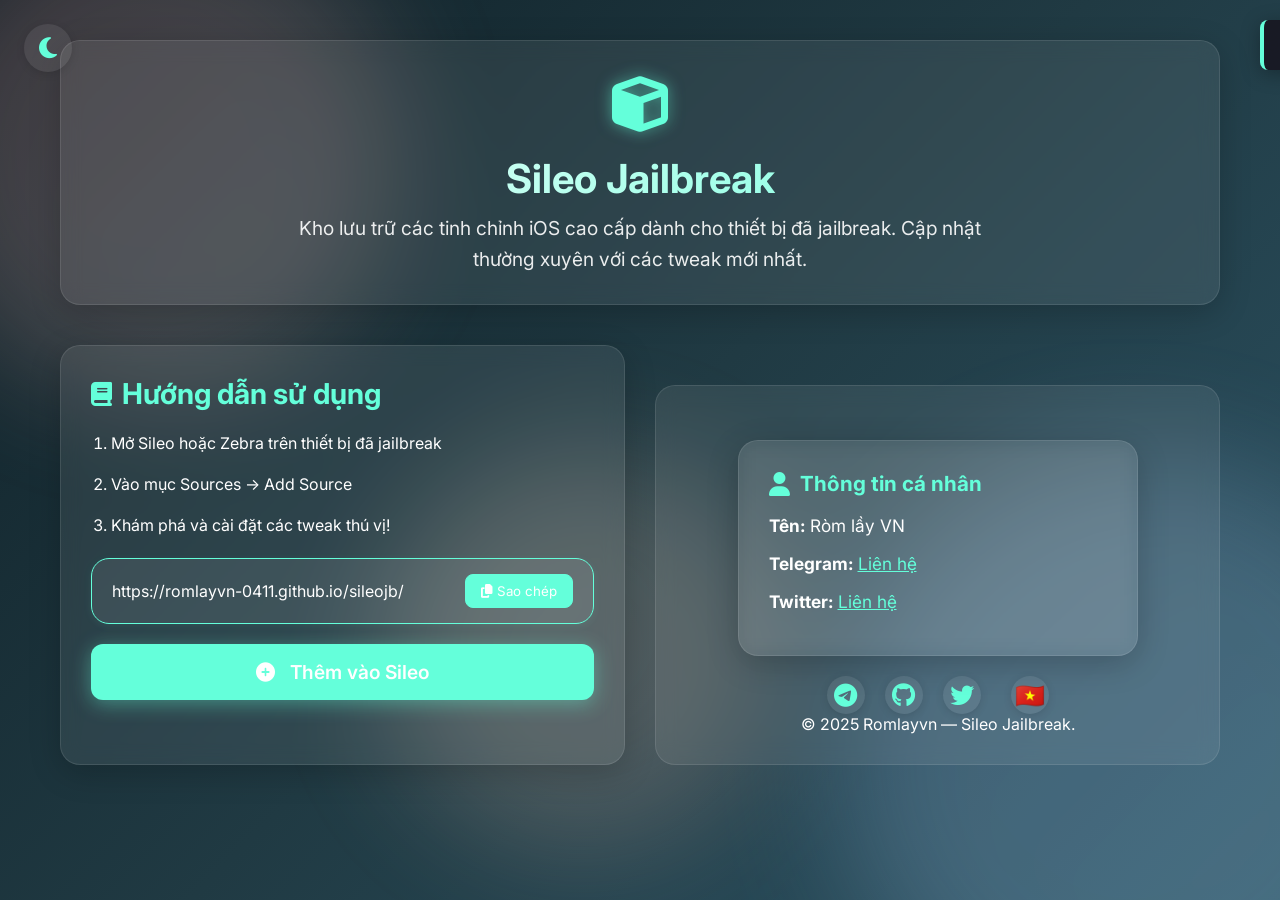
==== index.html @ 21279663 "New Update" ====
<!DOCTYPE html>
<html lang="vi">
<head>
  <meta charset="UTF-8">
  <meta name="viewport" content="width=device-width, initial-scale=1.0">
  <title>Repo Sileo | Nguồn Tweak</title>
  <link rel="stylesheet" href="https://cdnjs.cloudflare.com/ajax/libs/font-awesome/6.4.0/css/all.min.css">
  <link href="https://fonts.googleapis.com/css2?family=Inter:wght@300;400;500;600;700&display=swap" rel="stylesheet">
  <link rel="stylesheet" href="style.css">
<!-- Favicon và icon cho repo -->
<link rel="icon" href="icon.png" type="image/png">
<meta property="og:image" content="icon.png">
<meta name="twitter:image" content="icon.png">
</head>
<body>
  <div id="theme-lang-group">
    <button id="theme-toggle" aria-label="Chuyển chế độ sáng/tối"><i class="fas fa-moon"></i></button>
  </div>
  <div class="background-blobs">
    <div class="blob blob-1"></div>
    <div class="blob blob-2"></div>
    <div class="blob blob-3"></div>
  </div>

  <div class="container">
    <header>
<div class="logo">
  <i class="fas fa-cube"></i>
</div>
      <h1>Sileo Jailbreak</h1>
      <p class="subtitle">Kho lưu trữ các tinh chỉnh iOS  dành cho thiết bị đã jailbreak. Cập nhật thường xuyên với các tweak mới nhất.</p>
</header>

    <div class="main-content">
      <div class="card">
        <h2><i class="fas fa-book"></i> Hướng dẫn sử dụng</h2>
        <ol>
          <li>Mở Sileo hoặc Zebra trên thiết bị đã jailbreak</li>
          <li>Vào mục Sources → Add Source</li>
          <li>Khám phá và cài đặt các tweak thú vị!</li>
        </ol>
        <div class="url-box">
          <div class="url-text">https://romlayvn-0411.github.io/sileojb/</div>
          <button class="copy-btn" id="copyUrl">
            <i class="fas fa-copy"></i> Sao chép
          </button>
        </div>
        <button class="sileo-btn" id="sileoBtn">
          <i class="fas fa-plus-circle"></i> Thêm vào Sileo
        </button>
      </div>


    <footer>
      <div class="personal-info-card card" style="max-width:400px;margin:24px auto 0 auto;">
        <h2><i class="fas fa-user"></i> Thông Tin Liên Hệ</h2>
        <ul>
          <li><strong>Tên:</strong> Ròm lầy VN</li>
          <li><strong>Telegram:</strong> <a href="https://t.me/romlayvn" target="_blank">Liên hệ</a></li>
          <li><strong>Twitter:</strong> <a href="https://x.com/romlayvn" target="_blank">Liên hệ</a></li>
        </ul>
      </div>
      
      <div class="social-links">
        <a href="https://t.me/romlayvn"><i class="fab fa-telegram"></i></a>
        <a href="https://github.com/romlayvn-0411"><i class="fab fa-github"></i></a>
        <a href="https://x.com/romlayvn"><i class="fab fa-twitter"></i></a>
        <a href="#" id="lang-toggle" aria-label="Chuyển ngôn ngữ" style="display:inline-flex;align-items:center;justify-content:center;width:38px;height:38px;border-radius:50%;background:var(--card-bg);color:var(--accent);border:none;font-size:1.5rem;box-shadow:0 2px 8px rgba(0,0,0,0.12);cursor:pointer;transition:background 0.3s, color 0.3s;margin-left:10px;">
          <i id="lang-icon">🇻🇳</i>
        </a>
      </div>
      <p>&copy; 2025 Romlayvn — Sileo Jailbreak.</p>
    </footer>
  </div>

  <div class="notification" id="notification">
    URL đã được sao chép vào clipboard!
  </div>

  <script src="script.js"></script>
  
</body>
</html>
---- style.css ----
/* Chế độ sáng/tối */
:root {
  --primary-bg: linear-gradient(135deg, #0f2027, #203a43, #2c5364);
  --card-bg: rgba(255, 255, 255, 0.08);
  --text-color: #fff;
  --accent: #64FFDA;
  --blob1: linear-gradient(135deg, #ff9a9e, #fad0c4);
  --blob2: linear-gradient(135deg, #a1c4fd, #c2e9fb);
  --blob3: linear-gradient(135deg, #ffecd2, #fcb69f);
}

body.light {
  --primary-bg: linear-gradient(135deg, #e0eafc, #cfdef3);
  --card-bg: rgba(255,255,255,0.95);
  --text-color: #222;
  --accent: #00BFA5;
  --blob1: linear-gradient(135deg, #fffde4, #f7e8e1);
  --blob2: linear-gradient(135deg, #e0eafc, #cfdef3);
  --blob3: linear-gradient(135deg, #fcb69f, #e0eafc);
}

body {
  background: var(--primary-bg);
  color: var(--text-color);
}

.card, .personal-info-card, header, footer, .package-card {
  background: var(--card-bg) !important;
  color: var(--text-color) !important;
  border: 1px solid rgba(100,255,218,0.1);
}

h2, .logo, .copy-btn, .sileo-btn, .personal-info-card a {
  color: var(--accent);
}

#theme-toggle {
  position: fixed;
  top: 24px;
  left: 24px;
  right: auto;
  z-index: 100;
  background: var(--card-bg);
  color: var(--accent);
  border: none;
  border-radius: 50%;
  width: 48px;
  height: 48px;
  font-size: 1.5rem;
  box-shadow: 0 2px 8px rgba(0,0,0,0.12);
  cursor: pointer;
  transition: background 0.3s, color 0.3s;
}

#theme-lang-group {
  position: fixed;
  top: 24px;
  left: 24px;
  z-index: 101;
  display: flex;
  flex-direction: column;
  align-items: flex-start;
  gap: 48px;
}

#theme-toggle, #lang-toggle {
  margin: 0;
}

@media (max-width: 1200px) {
  .container {
    max-width: 98vw;
    padding: 10px;
  }
}
@media (max-width: 900px) {
  .main-content {
    grid-template-columns: 1fr;
    gap: 18px;
  }
  .card, .personal-info-card {
    padding: 18px;
  }
}
@media (max-width: 600px) {
  .container {
    padding: 2px;
  }
  header, .card, .personal-info-card, footer {
    padding: 10px;
    border-radius: 12px;
  }
  #theme-toggle {
    top: 8px;
    left: 8px;
    right: auto;
    width: 38px;
    height: 38px;
    font-size: 1.1rem;
  }
  #theme-lang-group {
    top: 8px;
    left: 8px;
    gap: 32px;
  }
}
* {
  margin: 0;
  padding: 0;
  box-sizing: border-box;
  font-family: 'Inter', sans-serif;
}

body {
  background: linear-gradient(135deg, #0f2027, #203a43, #2c5364);
  color: #fff;
  min-height: 100vh;
  padding: 20px;
  overflow-x: hidden;
}

.background-blobs {
  position: fixed;
  top: 0;
  left: 0;
  width: 100%;
  height: 100%;
  z-index: -1;
  overflow: hidden;
}

.blob {
  position: absolute;
  border-radius: 50%;
  filter: blur(60px);
  opacity: 0.2;
}

.blob-1 {
  background: var(--blob1);
  width: 500px;
  height: 500px;
  top: -100px;
  left: -100px;
}

.blob-2 {
  background: var(--blob2);
  width: 600px;
  height: 600px;
  bottom: -150px;
  right: -150px;
}

.blob-3 {
  background: var(--blob3);
  width: 400px;
  height: 400px;
  bottom: 50px;
  left: 30%;
}

.container {
  max-width: 1200px;
  margin: 0 auto;
  padding: 20px;
}

header {
  text-align: center;
  margin-bottom: 40px;
  padding: 30px;
  background: rgba(255, 255, 255, 0.08);
  border-radius: 20px;
  backdrop-filter: blur(10px);
  border: 1px solid rgba(255, 255, 255, 0.1);
  box-shadow: 0 8px 32px rgba(0, 0, 0, 0.2);
  animation: fadeIn 1s ease-out;
}

.logo {
  font-size: 3.5rem;
  margin-bottom: 15px;
  color: #64FFDA;
  text-shadow: 0 0 15px rgba(100, 255, 218, 0.5);
}

h1 {
  font-size: 2.5rem;
  margin-bottom: 10px;
  font-weight: 700;
  background: linear-gradient(135deg, #fff, #64FFDA);
  -webkit-background-clip: text;
  -webkit-text-fill-color: transparent;
}

.subtitle {
  font-size: 1.2rem;
  opacity: 0.9;
  max-width: 700px;
  margin: 0 auto;
  line-height: 1.6;
}

.main-content {
  display: grid;
  grid-template-columns: 1fr 1fr;
  gap: 30px;
  margin-bottom: 40px;
}

@media (max-width: 768px) {
  .main-content {
    grid-template-columns: 1fr;
  }
}

.card {
  background: rgba(255, 255, 255, 0.08);
  border-radius: 20px;
  padding: 30px;
  backdrop-filter: blur(10px);
  border: 1px solid rgba(255, 255, 255, 0.1);
  box-shadow: 0 8px 32px rgba(0, 0, 0, 0.2);
  transition: transform 0.3s ease, box-shadow 0.3s ease;
}

.card:hover {
  transform: translateY(-5px);
  box-shadow: 0 12px 40px rgba(0, 0, 0, 0.3);
}

h2 {
  font-size: 1.8rem;
  margin-bottom: 20px;
  display: flex;
  align-items: center;
  gap: 10px;
  color: #64FFDA;
}

h2 i {
  font-size: 1.5rem;
}

ol {
  padding-left: 20px;
  margin-bottom: 20px;
}

li {
  margin-bottom: 15px;
  line-height: 1.6;
}

code {
  background: rgba(0, 0, 0, 0.3);
  padding: 5px 10px;
  border-radius: 8px;
  font-family: monospace;
  color: #64FFDA;
  border: 1px solid rgba(100, 255, 218, 0.3);
}

.url-box {
  background: var(--card-bg) !important;
  color: var(--text-color) !important;
  border: 1.5px solid var(--accent);
  display: flex;
  justify-content: space-between;
  align-items: center;
  flex-wrap: wrap;
  border-radius: 18px;
  box-shadow: 0 2px 8px rgba(100,255,218,0.08);
  padding: 15px 20px;
}

.url-text {
  flex: 1 1 auto;
  min-width: 180px;
  padding-right: 15px;
}

.copy-btn {
  flex-shrink: 0;
  margin-left: 10px;
  background: var(--accent);
  border: 1px solid var(--accent);
  color: var(--text-color);
  padding: 8px 15px;
  border-radius: 8px;
  cursor: pointer;
  transition: all 0.3s ease;
  flex-shrink: 0;
}

.copy-btn:hover {
  opacity: 0.8;
}

.sileo-btn {
  display: block;
  width: 100%;
  padding: 16px;
  background: var(--accent);
  color: var(--text-color);
  border: none;
  border-radius: 12px;
  font-size: 1.2rem;
  font-weight: 600;
  cursor: pointer;
  transition: all 0.3s ease;
  margin-top: 20px;
  text-align: center;
  box-shadow: 0 4px 20px rgba(100, 255, 218, 0.4);
}

.sileo-btn:hover {
  opacity: 0.8;
}

.sileo-btn i {
  margin-right: 10px;
}

.package-grid {
  display: grid;
  grid-template-columns: repeat(auto-fill, minmax(280px, 1fr));
  gap: 20px;
  margin-top: 20px;
}

.package-card {
  background: var(--card-bg) !important;
  color: var(--text-color) !important;
  border-radius: 15px;
  padding: 20px;
  border: 1px solid rgba(255, 255, 255, 0.1);
  transition: all 0.3s ease;
}

.package-card:hover {
  background: rgba(255, 255, 255, 0.1);
  transform: translateY(-3px);
}

.package-name {
  font-size: 1.2rem;
  font-weight: 600;
  margin-bottom: 10px;
  color: #64FFDA;
}

.package-desc {
  font-size: 0.9rem;
  opacity: 0.8;
  line-height: 1.5;
}

footer {
  text-align: center;
  padding: 30px;
  margin-top: 40px;
  background: rgba(255, 255, 255, 0.05);
  border-radius: 20px;
  backdrop-filter: blur(10px);
  border: 1px solid rgba(255, 255, 255, 0.1);
}

.social-links {
  display: flex;
  justify-content: center;
  gap: 20px;
  margin-top: 20px;
}

.social-links a {
  color: var(--accent);
  font-size: 1.5rem;
  width: 38px;
  height: 38px;
  display: inline-flex;
  align-items: center;
  justify-content: center;
  border-radius: 50%;
  background: var(--card-bg);
  box-shadow: 0 2px 8px rgba(0,0,0,0.12);
  transition: color 0.3s, background 0.3s, transform 0.2s, box-shadow 0.2s;
  border: none;
  cursor: pointer;
  text-decoration: none;
}

.social-links a:hover {
  color: #fff;
  background: var(--accent);
  transform: scale(1.08);
  box-shadow: 0 4px 16px rgba(100,255,218,0.18);
  text-decoration: none;
}

#lang-icon {
  font-style: normal;
  font-size: 1.5rem;
}

.notification {
  position: fixed;
  top: 20px;
  right: 20px;
  padding: 15px 25px;
  background: rgba(25, 25, 35, 0.95);
  border-left: 4px solid #64FFDA;
  border-radius: 8px;
  box-shadow: 0 4px 20px rgba(0, 0, 0, 0.3);
  transform: translateX(100%);
  transition: transform 0.3s ease;
  z-index: 1000;
  backdrop-filter: blur(10px);
}

.notification.show {
  transform: translateX(0);
}

@keyframes fadeIn {
  from { opacity: 0; transform: translateY(20px); }
  to { opacity: 1; transform: translateY(0); }
}

.card {
  animation: fadeIn 0.5s ease-out;
}

.card:nth-child(2) {
  animation-delay: 0.2s;
}

/* Hiệu ứng động cho card, nút, và các phần tử chính */
.card, .personal-info-card, header, footer, .package-card {
  animation: fadeInUp 0.8s cubic-bezier(0.23, 1, 0.32, 1);
}
@keyframes fadeInUp {
  0% {
    opacity: 0;
    transform: translateY(40px);
  }
  100% {
    opacity: 1;
    transform: translateY(0);
  }
}
#theme-toggle, #lang-toggle {
  transition: transform 0.2s, box-shadow 0.2s;
}
#theme-toggle:hover, #lang-toggle:hover {
  transform: scale(1.08) rotate(-8deg);
  box-shadow: 0 4px 16px rgba(100,255,218,0.18);
}
.copy-btn, .sileo-btn {
  transition: transform 0.2s, box-shadow 0.2s;
}
.copy-btn:hover, .sileo-btn:hover {
  transform: scale(1.05);
  box-shadow: 0 4px 16px rgba(100,255,218,0.18);
}

/* Card thông tin cá nhân */

.personal-info-card {
  background: rgba(255, 255, 255, 0.08);
  border-radius: 20px;
  padding: 30px;
  backdrop-filter: blur(10px);
  border: 1px solid rgba(255, 255, 255, 0.1);
  box-shadow: 0 8px 32px rgba(0, 0, 0, 0.2);
  color: #fff;
  margin-bottom: 32px;
  text-align: left;
}
.personal-info-card h2 {
  margin-bottom: 16px;
  font-size: 1.3rem;
  color: #64FFDA;
}
.personal-info-card ul {
  list-style: none;
  padding-left: 0;
}
.personal-info-card li {
  margin-bottom: 10px;
  font-size: 1.08rem;
}
.personal-info-card a {
  color: #64FFDA;
  text-decoration: underline;
}
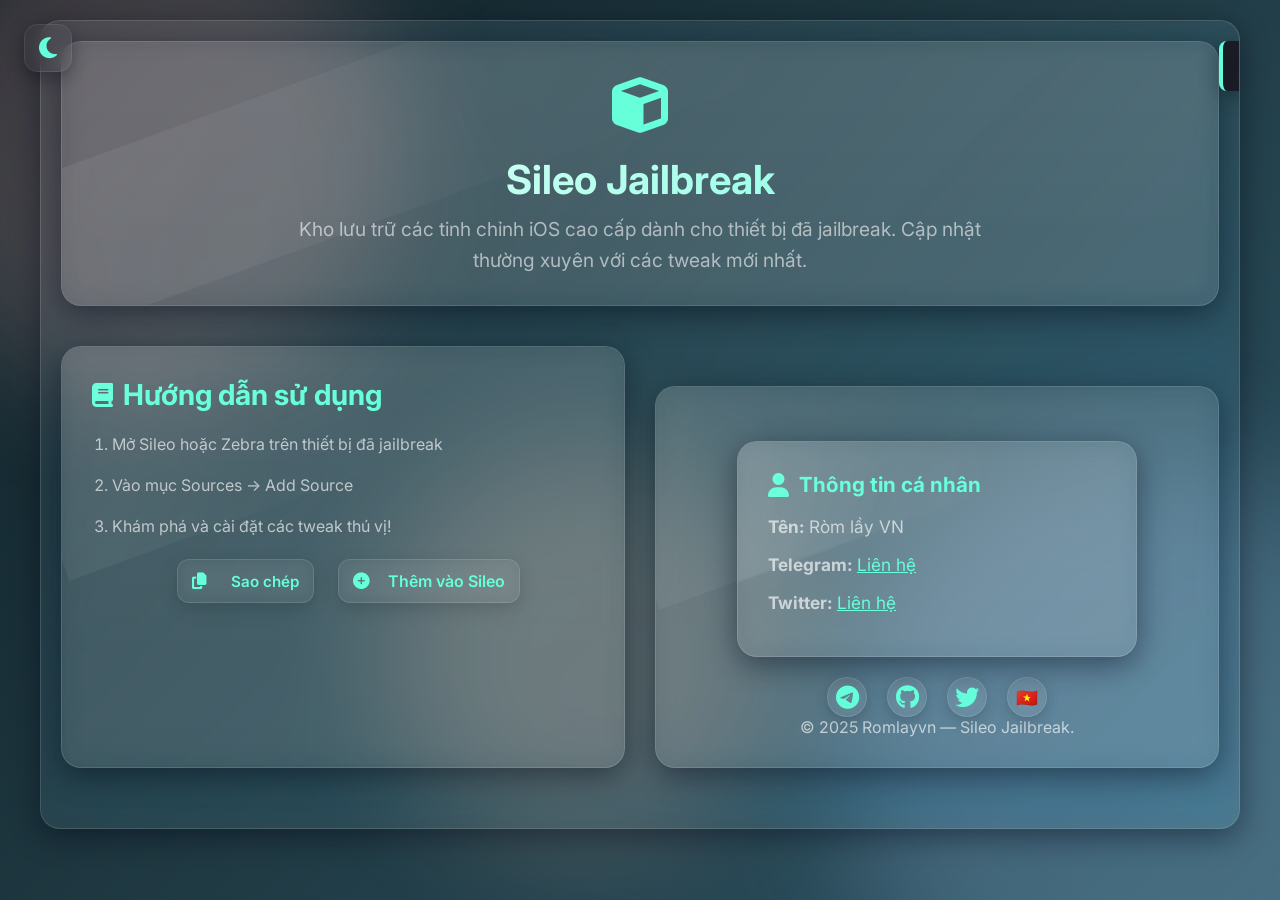
==== commit e15017bd: "New Update" ====
--- a/index.html
+++ b/index.html
@@ -39,15 +39,16 @@
           <li>Vào mục Sources → Add Source</li>
           <li>Khám phá và cài đặt các tweak thú vị!</li>
         </ol>
-        <div class="url-box">
-          <div class="url-text">https://romlayvn-0411.github.io/sileojb/</div>
-          <button class="copy-btn" id="copyUrl">
-            <i class="fas fa-copy"></i> Sao chép
+        <div class="action-row">
+          <button class="copy-btn icon-btn" id="copyUrl" data-url="https://romlayvn-0411.github.io/sileojb/" aria-label="Sao chép" title="Sao chép">
+            <i class="fas fa-copy"></i>
+            <span class="btn-label">Sao chép</span>
+          </button>
+          <button class="sileo-btn" id="sileoBtn" aria-label="Thêm vào Sileo">
+            <i class="fas fa-plus-circle"></i>
+            <span class="btn-label">Thêm vào Sileo</span>
           </button>
         </div>
-        <button class="sileo-btn" id="sileoBtn">
-          <i class="fas fa-plus-circle"></i> Thêm vào Sileo
-        </button>
       </div>
 
 
@@ -62,10 +63,10 @@
       </div>
       
       <div class="social-links">
-        <a href="https://t.me/romlayvn"><i class="fab fa-telegram"></i></a>
-        <a href="https://github.com/romlayvn-0411"><i class="fab fa-github"></i></a>
-        <a href="https://x.com/romlayvn"><i class="fab fa-twitter"></i></a>
-        <a href="#" id="lang-toggle" aria-label="Chuyển ngôn ngữ" style="display:inline-flex;align-items:center;justify-content:center;width:38px;height:38px;border-radius:50%;background:var(--card-bg);color:var(--accent);border:none;font-size:1.5rem;box-shadow:0 2px 8px rgba(0,0,0,0.12);cursor:pointer;transition:background 0.3s, color 0.3s;margin-left:10px;">
+        <a class="icon-btn" href="https://t.me/romlayvn" aria-label="Telegram"><i class="fab fa-telegram"></i></a>
+        <a class="icon-btn" href="https://github.com/romlayvn-0411" aria-label="GitHub"><i class="fab fa-github"></i></a>
+        <a class="icon-btn" href="https://x.com/romlayvn" aria-label="Twitter"><i class="fab fa-twitter"></i></a>
+        <a class="icon-btn" href="#" id="lang-toggle" aria-label="Chuyển ngôn ngữ">
           <i id="lang-icon">🇻🇳</i>
         </a>
       </div>
--- a/style.css
+++ b/style.css
@@ -281,7 +281,7 @@
   padding-right: 15px;
 }
 
-.copy-btn {
+.copy-btn, .sileo-btn {
   flex-shrink: 0;
   margin-left: 10px;
   background: var(--accent);
@@ -292,7 +292,30 @@
   cursor: pointer;
   transition: all 0.3s ease;
   flex-shrink: 0;
-}
+  min-width: 110px;
+  height: 40px;
+  display: inline-flex;
+  align-items: center;
+  justify-content: center;
+}
+
+.copy-btn .btn-label, .sileo-btn .btn-label {
+  display: inline-block;
+  margin-left: 8px;
+  font-weight: 600;
+}
+
+/* hide labels on very small screens to keep icon-only compact */
+@media (max-width: 420px) {
+  .copy-btn .btn-label, .sileo-btn .btn-label { display: none; }
+}
+
+/* ensure icon and text align */
+.copy-btn i, .sileo-btn i { font-size: 1.05rem; }
+
+/* subtle color tweak for sileo primary */
+.sileo-btn { background: linear-gradient(180deg, rgba(100,255,218,0.15), rgba(100,255,218,0.06)); color: #001F1A; }
+.copy-btn { background: transparent; color: var(--accent-strong); border-color: var(--border-color); }
 
 .copy-btn:hover {
   opacity: 0.8;
@@ -494,4 +517,276 @@
 .personal-info-card a {
   color: #64FFDA;
   text-decoration: underline;
-}+}
+
+.action-row {
+  display: flex;
+  gap: 14px;
+  align-items: center;
+  justify-content: center;
+  margin-top: 18px;
+  flex-wrap: wrap;
+}
+
+.copy-btn, .sileo-btn {
+  /* enforce inline-flex so both sit on the same row */
+  display: inline-flex !important;
+  align-items: center;
+  justify-content: center;
+  gap: 10px;
+  min-width: 120px;
+  height: 44px;
+  padding: 8px 16px;
+  font-size: 1rem;
+  border-radius: 12px;
+  border: 1px solid var(--border-color) !important;
+  background: linear-gradient(180deg, rgba(255,255,255,0.03), rgba(255,255,255,0.01));
+  color: var(--accent-strong);
+  box-shadow: 0 8px 22px rgba(0,0,0,0.22);
+  transition: transform 0.18s ease, box-shadow 0.18s ease, background 0.18s ease;
+}
+
+/* Make the primary action slightly more prominent */
+.sileo-btn {
+  min-width: 140px;
+  background: linear-gradient(180deg, rgba(100,255,218,0.12), rgba(100,255,218,0.06));
+  color: #001F1A; /* dark text over light accent */
+  border-color: rgba(100,255,218,0.25) !important;
+}
+
+/* Force inline layout when inside .action-row (override any earlier full-width rule) */
+.action-row .sileo-btn,
+.action-row .copy-btn {
+  display: inline-flex !important;
+  width: auto !important;
+  margin-top: 0 !important;
+}
+
+/* Prefer no wrap on medium+ screens so both buttons stay on same row */
+@media (min-width: 520px) {
+  .action-row { flex-wrap: nowrap; }
+}
+
+/* Final action button polish: equal height, icon/label spacing, hover */
+.action-row .copy-btn,
+.action-row .sileo-btn {
+  height: 44px;
+  padding: 0 14px;
+  font-weight: 600;
+  border-radius: 12px;
+  align-items: center;
+  gap: 10px;
+  box-shadow: 0 6px 18px rgba(2,8,10,0.16);
+  transition: transform 160ms ease, box-shadow 160ms ease, opacity 160ms ease;
+}
+
+.action-row .copy-btn i,
+.action-row .sileo-btn i {
+  font-size: 1.05rem;
+  line-height: 1;
+  display: inline-block;
+  vertical-align: middle;
+}
+
+.action-row .btn-label {
+  display: inline-block;
+  vertical-align: middle;
+  margin-left: 6px;
+  font-size: 0.95rem;
+}
+
+.action-row .copy-btn:active,
+.action-row .sileo-btn:active { transform: translateY(1px) scale(0.997); }
+.action-row .copy-btn:focus,
+.action-row .sileo-btn:focus { box-shadow: 0 8px 22px rgba(2,8,10,0.2), 0 0 0 4px rgba(100,255,218,0.06); }
+
+.copy-btn {
+  background: transparent;
+  color: var(--accent-strong);
+}
+
+.copy-btn i, .sileo-btn i { margin-right: 8px; }
+
+.copy-btn:hover, .sileo-btn:hover {
+  transform: translateY(-3px) scale(1.02);
+  box-shadow: 0 14px 34px rgba(0,0,0,0.28);
+}
+
+/* Ensure small screens remain usable */
+@media (max-width: 520px) {
+  .action-row { gap: 8px; }
+  .copy-btn, .sileo-btn { min-width: 100px; height: 40px; padding: 7px 12px; font-size: 0.95rem; }
+  .sileo-btn { min-width: 110px; }
+}
+
+/* Accessibility: visible focus */
+.copy-btn:focus, .sileo-btn:focus {
+  outline: 3px solid rgba(100,255,218,0.16);
+  outline-offset: 2px;
+}
+
+/* === Liquid Glass (iOS 26-like) theme overrides === */
+/* Add after existing styles to override and provide glassy visuals */
+:root {
+  --glass-radius: 20px;
+  --glass-blur: 12px;
+  --glass-saturate: 140%;
+  --glass-bg: rgba(255,255,255,0.06);
+  --glass-border: rgba(255,255,255,0.12);
+  --glass-highlight: rgba(255,255,255,0.12);
+  --glass-shadow: rgba(2,6,23,0.45);
+  --accent-strong: #64FFDA;
+  --muted: rgba(255,255,255,0.65);
+}
+body.light {
+  --glass-bg: rgba(255,255,255,0.75);
+  --glass-border: rgba(0,0,0,0.06);
+  --glass-highlight: rgba(255,255,255,0.9);
+  --glass-shadow: rgba(2,6,23,0.08);
+  --accent-strong: #00796b;
+  --muted: rgba(0,0,0,0.7);
+}
+
+/* Global glass container look */
+.container, header, footer, .card, .personal-info-card, .package-card, .url-box {
+  position: relative;
+  background: linear-gradient(180deg, rgba(255,255,255,0.02), rgba(255,255,255,0.01));
+  background-color: var(--glass-bg);
+  border: 1px solid var(--glass-border);
+  border-radius: var(--glass-radius);
+  box-shadow: 0 8px 30px var(--glass-shadow);
+  backdrop-filter: blur(var(--glass-blur)) saturate(var(--glass-saturate));
+  -webkit-backdrop-filter: blur(var(--glass-blur)) saturate(var(--glass-saturate));
+  overflow: hidden;
+}
+
+/* Sheen overlay for reflective liquid appearance */
+.card::before, header::before, footer::before, .personal-info-card::before, .url-box::before {
+  content: "";
+  position: absolute;
+  left: -10%;
+  top: -30%;
+  width: 120%;
+  height: 60%;
+  background: linear-gradient(120deg, rgba(255,255,255,0.12) 0%, rgba(255,255,255,0.02) 45%, rgba(255,255,255,0.0) 60%);
+  transform: rotate(-20deg);
+  opacity: 0.6;
+  pointer-events: none;
+  mix-blend-mode: overlay;
+}
+
+/* Inner subtle rim highlight */
+.card::after, header::after, .personal-info-card::after, .url-box::after {
+  content: "";
+  position: absolute;
+  inset: 0;
+  border-radius: inherit;
+  padding: 1px;
+  background: linear-gradient(180deg, rgba(255,255,255,0.02), rgba(0,0,0,0.02));
+  -webkit-mask: linear-gradient(#000, #000) content-box, linear-gradient(#000, #000);
+  mask: linear-gradient(#000, #000) content-box, linear-gradient(#000, #000);
+  pointer-events: none;
+  mix-blend-mode: screen;
+}
+
+/* Accent and text treatments */
+h1, h2 { color: var(--accent-strong); }
+body, p, li, a { color: var(--muted); }
+.logo { color: var(--accent-strong); text-shadow: none; }
+
+/* Buttons - glassy */
+.copy-btn, .sileo-btn, #theme-toggle, .social-links a {
+  background: linear-gradient(180deg, rgba(255,255,255,0.02), rgba(255,255,255,0.01));
+  border: 1px solid rgba(255,255,255,0.08);
+  color: var(--accent-strong);
+  padding: 8px 14px;
+  border-radius: 12px;
+  box-shadow: 0 6px 18px rgba(2,6,23,0.35);
+  backdrop-filter: blur(8px) saturate(120%);
+}
+.copy-btn i, .sileo-btn i { margin-right: 8px; }
+.copy-btn:hover, .sileo-btn:hover, .social-links a:hover, #theme-toggle:hover {
+  transform: translateY(-4px) scale(1.02);
+  box-shadow: 0 12px 28px rgba(2,6,23,0.45);
+  background: linear-gradient(180deg, rgba(255,255,255,0.06), rgba(255,255,255,0.02));
+}
+
+/* === Icon & Border harmonization === */
+:root {
+  --icon-size: 40px;
+  --icon-size-large: 48px;
+  --btn-radius: 12px;
+  --border-color: rgba(255,255,255,0.12);
+  --icon-bg: rgba(255,255,255,0.03);
+}
+body.light {
+  --border-color: rgba(0,0,0,0.08);
+  --icon-bg: rgba(0,0,0,0.03);
+}
+
+/* Base icon/button appearance used by social icons, theme/lang toggles */
+.icon-btn, .social-links a, #lang-toggle {
+  width: var(--icon-size);
+  height: var(--icon-size);
+  display: inline-flex;
+  align-items: center;
+  justify-content: center;
+  border-radius: 50%;
+  background: var(--icon-bg);
+  border: 1px solid var(--border-color);
+  color: var(--accent-strong);
+  box-shadow: 0 4px 14px rgba(0,0,0,0.18);
+  transition: transform .18s ease, box-shadow .18s ease, background .18s ease, color .18s ease;
+  text-decoration: none;
+}
+
+/* Theme toggle slightly larger so it's prominent */
+#theme-toggle {
+  width: var(--icon-size-large);
+  height: var(--icon-size-large);
+  border-radius: 14px;
+  display: inline-flex;
+  align-items: center;
+  justify-content: center;
+}
+
+/* Keep social icon sizing consistent and remove extra padding on anchors */
+.social-links a { padding: 0; }
+
+/* Ensure lang icon inside footer matches social style */
+#lang-icon { font-size: 1.1rem; line-height: 1; }
+
+/* Buttons (copy / sileo) share the same border color and radius for harmony */
+.copy-btn, .sileo-btn {
+  border: 1px solid var(--border-color) !important;
+  border-radius: var(--btn-radius) !important;
+  background: linear-gradient(180deg, rgba(255,255,255,0.02), rgba(255,255,255,0.01));
+  color: var(--accent-strong);
+  box-shadow: 0 6px 18px rgba(0,0,0,0.18);
+}
+
+/* Align action-row items vertically for exact baseline */
+.action-row { align-items: center; }
+
+/* Hover and focus polish */
+.icon-btn:hover, .social-links a:hover, #theme-toggle:hover, #lang-toggle:hover {
+  transform: translateY(-3px) scale(1.03);
+  box-shadow: 0 10px 28px rgba(0,0,0,0.22);
+  background: linear-gradient(180deg, rgba(255,255,255,0.06), rgba(255,255,255,0.02));
+}
+.copy-btn:hover, .sileo-btn:hover {
+  transform: translateY(-3px) scale(1.02);
+}
+
+.icon-btn:focus, .social-links a:focus, .copy-btn:focus, .sileo-btn:focus, #theme-toggle:focus {
+  outline: 3px solid rgba(100,255,218,0.14);
+  outline-offset: 2px;
+}
+
+/* Small screens: reduce icon sizes a bit to avoid crowding */
+@media (max-width: 480px) {
+  :root { --icon-size: 36px; }
+  #theme-toggle { width: 44px; height: 44px; }
+}
+
+/* end Liquid Glass overrides */
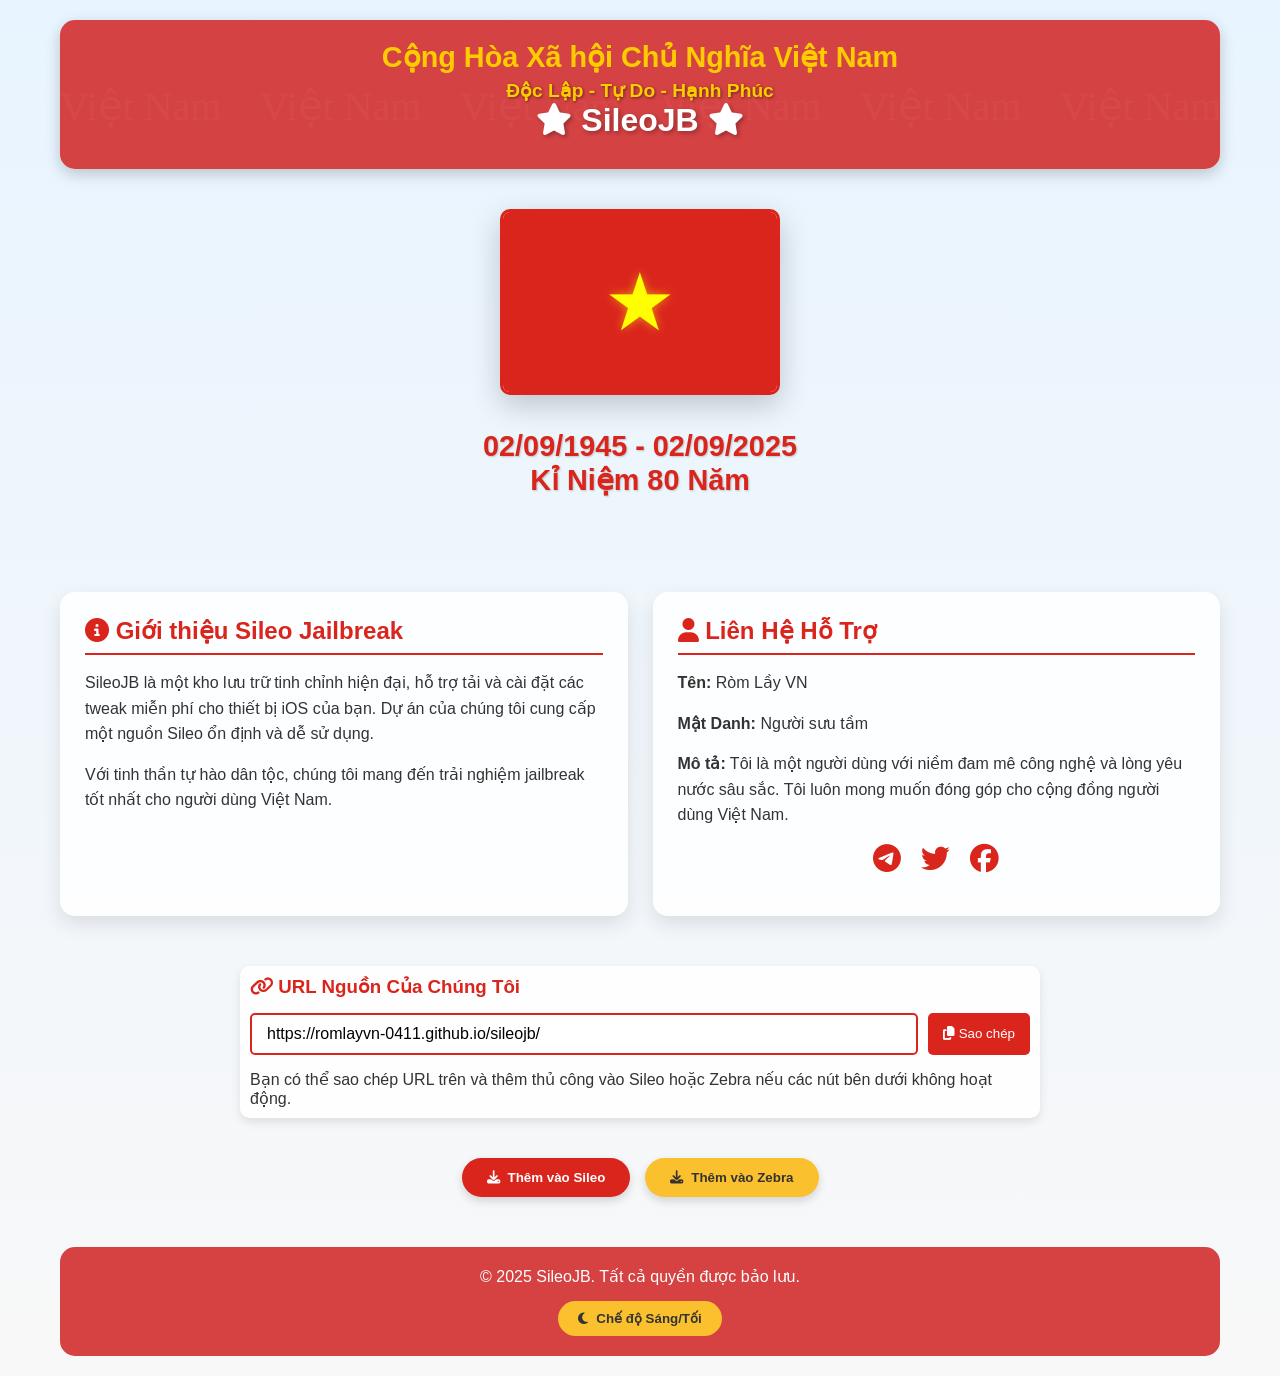
==== commit 3e918d85: "New" ====
--- a/index.html
+++ b/index.html
@@ -1,84 +1,83 @@
 <!DOCTYPE html>
 <html lang="vi">
 <head>
-  <meta charset="UTF-8">
-  <meta name="viewport" content="width=device-width, initial-scale=1.0">
-  <title>Repo Sileo | Nguồn Tweak</title>
-  <link rel="stylesheet" href="https://cdnjs.cloudflare.com/ajax/libs/font-awesome/6.4.0/css/all.min.css">
-  <link href="https://fonts.googleapis.com/css2?family=Inter:wght@300;400;500;600;700&display=swap" rel="stylesheet">
-  <link rel="stylesheet" href="style.css">
-<!-- Favicon và icon cho repo -->
-<link rel="icon" href="icon.png" type="image/png">
-<meta property="og:image" content="icon.png">
-<meta name="twitter:image" content="icon.png">
+    <meta charset="UTF-8">
+    <meta name="viewport" content="width=device-width, initial-scale=1.0">
+    <title>SileoJB - Kỷ Niệm Quốc Khánh 02/09</title>
+    <link rel="stylesheet" href="https://cdnjs.cloudflare.com/ajax/libs/font-awesome/6.4.0/css/all.min.css">
+    <link rel="stylesheet" href="style.css">
 </head>
 <body>
-  <div id="theme-lang-group">
-    <button id="theme-toggle" aria-label="Chuyển chế độ sáng/tối"><i class="fas fa-moon"></i></button>
-  </div>
-  <div class="background-blobs">
-    <div class="blob blob-1"></div>
-    <div class="blob blob-2"></div>
-    <div class="blob blob-3"></div>
-  </div>
+    <div class="container">
+        <header>
+            <p><span class="highlight-yellow animated-text">Cộng Hòa Xã hội Chủ Nghĩa Việt Nam</span></p>
+            <p class="slogan animated-text-delay">Độc Lập - Tự Do - Hạnh Phúc</p>
+            <h1><i class="fas fa-star"></i> SileoJB <i class="fas fa-star"></i></h1>
+        </header>
 
-  <div class="container">
-    <header>
-<div class="logo">
-  <i class="fas fa-cube"></i>
-</div>
-      <h1>Sileo Jailbreak</h1>
-      <p class="subtitle">Kho lưu trữ các tinh chỉnh iOS  dành cho thiết bị đã jailbreak. Cập nhật thường xuyên với các tweak mới nhất.</p>
-</header>
+        <div class="hero">
+            <div class="flag-container">
+                <div class="vietnam-flag">
+                    <div class="star">★</div>
+                </div>
+            </div>
+            <div class="national-day">
+                02/09/1945 - 02/09/2025
+                <p>Kỉ Niệm 80 Năm</p>
+            </div>
+            
+            <div class="bamboo-border"></div>
+        </div>
 
-    <div class="main-content">
-      <div class="card">
-        <h2><i class="fas fa-book"></i> Hướng dẫn sử dụng</h2>
-        <ol>
-          <li>Mở Sileo hoặc Zebra trên thiết bị đã jailbreak</li>
-          <li>Vào mục Sources → Add Source</li>
-          <li>Khám phá và cài đặt các tweak thú vị!</li>
-        </ol>
-        <div class="action-row">
-          <button class="copy-btn icon-btn" id="copyUrl" data-url="https://romlayvn-0411.github.io/sileojb/" aria-label="Sao chép" title="Sao chép">
-            <i class="fas fa-copy"></i>
-            <span class="btn-label">Sao chép</span>
-          </button>
-          <button class="sileo-btn" id="sileoBtn" aria-label="Thêm vào Sileo">
-            <i class="fas fa-plus-circle"></i>
-            <span class="btn-label">Thêm vào Sileo</span>
-          </button>
+        <div class="content">
+            <div class="card">
+                <h2><i class="fas fa-info-circle"></i> Giới thiệu Sileo Jailbreak</h2>
+                <p>SileoJB là một kho lưu trữ tinh chỉnh hiện đại, hỗ trợ tải và cài đặt các tweak miễn phí cho thiết bị iOS của bạn. Dự án của chúng tôi cung cấp một nguồn Sileo ổn định và dễ sử dụng.</p>
+                <p>Với tinh thần tự hào dân tộc, chúng tôi mang đến trải nghiệm jailbreak tốt nhất cho người dùng Việt Nam.</p>
+            </div>
+
+            <div class="card">
+                <h2><i class="fas fa-user"></i> Liên Hệ Hỗ Trợ</h2>
+                <p><strong>Tên:</strong> Ròm Lầy VN</p>
+                <p><strong>Mật Danh:</strong> Người sưu tầm</p>
+                <p><strong>Mô tả:</strong> Tôi là một người dùng với niềm đam mê công nghệ và lòng yêu nước sâu sắc. Tôi luôn mong muốn đóng góp cho cộng đồng người dùng Việt Nam.</p>
+                
+                <div class="contact">
+                    <a href="https://t.me/romlayvn" title="Telegram"><i class="fab fa-telegram"></i></a>
+                    <a href="https://x.com/romlayvn" title="Twitter"><i class="fab fa-twitter"></i></a>
+                    <a href="#" title="Facebook"><i class="fab fa-facebook"></i></a>
+                </div>
+            </div>
         </div>
-      </div>
 
+        <div class="repo-input">
+            <h3><i class="fas fa-link"></i> URL Nguồn Của Chúng Tôi</h3>
+            <div class="url-container">
+                <input type="text" class="url-input" id="repoUrl" value="https://romlayvn-0411.github.io/sileojb/" readonly>
+                <button class="url-copy" onclick="copyRepoUrl()"><i class="fas fa-copy"></i> Sao chép</button>
+            </div>
+            <p>Bạn có thể sao chép URL trên và thêm thủ công vào Sileo hoặc Zebra nếu các nút bên dưới không hoạt động.</p>
+        </div>
 
-    <footer>
-      <div class="personal-info-card card" style="max-width:400px;margin:24px auto 0 auto;">
-        <h2><i class="fas fa-user"></i> Thông Tin Liên Hệ</h2>
-        <ul>
-          <li><strong>Tên:</strong> Ròm lầy VN</li>
-          <li><strong>Telegram:</strong> <a href="https://t.me/romlayvn" target="_blank">Liên hệ</a></li>
-          <li><strong>Twitter:</strong> <a href="https://x.com/romlayvn" target="_blank">Liên hệ</a></li>
-        </ul>
-      </div>
-      
-      <div class="social-links">
-        <a class="icon-btn" href="https://t.me/romlayvn" aria-label="Telegram"><i class="fab fa-telegram"></i></a>
-        <a class="icon-btn" href="https://github.com/romlayvn-0411" aria-label="GitHub"><i class="fab fa-github"></i></a>
-        <a class="icon-btn" href="https://x.com/romlayvn" aria-label="Twitter"><i class="fab fa-twitter"></i></a>
-        <a class="icon-btn" href="#" id="lang-toggle" aria-label="Chuyển ngôn ngữ">
-          <i id="lang-icon">🇻🇳</i>
-        </a>
-      </div>
-      <p>&copy; 2025 Romlayvn — Sileo Jailbreak.</p>
-    </footer>
-  </div>
+        <div class="button-group">
+            <button class="button primary" onclick="addToSileo()">
+                <i class="fas fa-download"></i> Thêm vào Sileo
+            </button>
+            <button class="button secondary" onclick="addToZebra()">
+                <i class="fas fa-download"></i> Thêm vào Zebra
+            </button>
+        </div>
 
-  <div class="notification" id="notification">
-    URL đã được sao chép vào clipboard!
-  </div>
+        <footer>
+            <p>&copy; 2025 SileoJB. Tất cả quyền được bảo lưu.</p>
+            <div class="controls">
+                <button class="mode-toggle" onclick="toggleDarkMode()">
+                    <i class="fas fa-moon"></i> Chế độ Sáng/Tối
+                </button>
+            </div>
+        </footer>
+    </div>
 
-  <script src="script.js"></script>
-  
+    <script src="script.js"></script>
 </body>
-</html>+</html>
--- a/style.css
+++ b/style.css
@@ -1,792 +1,350 @@
-/* Chế độ sáng/tối */
-:root {
-  --primary-bg: linear-gradient(135deg, #0f2027, #203a43, #2c5364);
-  --card-bg: rgba(255, 255, 255, 0.08);
-  --text-color: #fff;
-  --accent: #64FFDA;
-  --blob1: linear-gradient(135deg, #ff9a9e, #fad0c4);
-  --blob2: linear-gradient(135deg, #a1c4fd, #c2e9fb);
-  --blob3: linear-gradient(135deg, #ffecd2, #fcb69f);
-}
-
-body.light {
-  --primary-bg: linear-gradient(135deg, #e0eafc, #cfdef3);
-  --card-bg: rgba(255,255,255,0.95);
-  --text-color: #222;
-  --accent: #00BFA5;
-  --blob1: linear-gradient(135deg, #fffde4, #f7e8e1);
-  --blob2: linear-gradient(135deg, #e0eafc, #cfdef3);
-  --blob3: linear-gradient(135deg, #fcb69f, #e0eafc);
+/* style.css */
+* {
+    margin: 0;
+    padding: 0;
+    box-sizing: border-box;
+    font-family: 'Segoe UI', Arial, sans-serif;
 }
 
 body {
-  background: var(--primary-bg);
-  color: var(--text-color);
-}
-
-.card, .personal-info-card, header, footer, .package-card {
-  background: var(--card-bg) !important;
-  color: var(--text-color) !important;
-  border: 1px solid rgba(100,255,218,0.1);
-}
-
-h2, .logo, .copy-btn, .sileo-btn, .personal-info-card a {
-  color: var(--accent);
-}
-
-#theme-toggle {
-  position: fixed;
-  top: 24px;
-  left: 24px;
-  right: auto;
-  z-index: 100;
-  background: var(--card-bg);
-  color: var(--accent);
-  border: none;
-  border-radius: 50%;
-  width: 48px;
-  height: 48px;
-  font-size: 1.5rem;
-  box-shadow: 0 2px 8px rgba(0,0,0,0.12);
-  cursor: pointer;
-  transition: background 0.3s, color 0.3s;
-}
-
-#theme-lang-group {
-  position: fixed;
-  top: 24px;
-  left: 24px;
-  z-index: 101;
-  display: flex;
-  flex-direction: column;
-  align-items: flex-start;
-  gap: 48px;
-}
-
-#theme-toggle, #lang-toggle {
-  margin: 0;
-}
-
-@media (max-width: 1200px) {
-  .container {
-    max-width: 98vw;
+    background: linear-gradient(to bottom, #e8f4ff, #f8f8f8);
+    color: #333;
+    min-height: 100vh;
+    display: flex;
+    flex-direction: column;
+    align-items: center;
+    transition: background 0.5s ease;
+}
+
+body.dark-mode {
+    background: linear-gradient(to bottom, #0a1a2a, #121212);
+    color: #f1f1f1;
+}
+
+.container {
+    width: 100%;
+    max-width: 1200px;
+    padding: 20px;
+    display: flex;
+    flex-direction: column;
+    align-items: center;
+}
+
+header {
+    width: 100%;
+    text-align: center;
+    padding: 20px 0;
+    margin-bottom: 20px;
+    background: rgba(211, 47, 47, 0.9);
+    border-radius: 15px;
+    box-shadow: 0 5px 15px rgba(0, 0, 0, 0.2);
+    position: relative;
+    overflow: hidden;
+}
+
+header::before {
+    content: "";
+    position: absolute;
+    top: 0;
+    left: 0;
+    width: 100%;
+    height: 100%;
+    background: url('data:image/svg+xml;utf8,<svg xmlns="http://www.w3.org/2000/svg" viewBox="0 0 100 100"><text x="0" y="50" font-size="20" fill="rgba(255,255,255,0.1)">Việt Nam</text></svg>');
+    background-size: 200px;
+    opacity: 0.3;
+}
+
+header h1 {
+    font-size: 2.0rem;
+    color: #fff;
+    text-shadow: 2px 2px 4px rgba(0, 0, 0, 0.3);
+    margin-bottom: 10px;
+}
+
+.slogan {
+    font-size: 1.2rem;
+    color: #ffcc00;
+    font-weight: bold;
+    margin-top: 5px;
+    text-shadow: 1px 1px 3px rgba(0, 0, 0, 0.5);
+}
+
+.highlight-yellow {
+    font-size: 1.8rem;
+    color: #ffcc00;
+    font-weight: bold;
+}
+
+.hero {
+    width: 100%;
+    display: flex;
+    flex-direction: column;
+    align-items: center;
+    margin-bottom: 30px;
+}
+
+.flag-container {
+    position: relative;
+    width: 280px;
+    height: 186px;
+    margin: 20px 0;
+    border-radius: 10px;
+    overflow: hidden;
+    box-shadow: 0 10px 30px rgba(0, 0, 0, 0.2);
+    border: 3px solid #da251d;
+    transition: transform 0.5s ease;
+}
+
+.flag-container:hover {
+    transform: scale(1.05);
+}
+
+.vietnam-flag {
+    width: 100%;
+    height: 100%;
+    background: #da251d;
+    display: flex;
+    justify-content: center;
+    align-items: center;
+    position: relative;
+}
+
+.star {
+    color: #ff0;
+    font-size: 80px;
+    text-shadow: 0 0 10px rgba(255, 255, 0, 0.5);
+    animation: starPulse 2s infinite;
+}
+
+@keyframes starPulse {
+    0% { transform: scale(1); }
+    50% { transform: scale(1.1); }
+    100% { transform: scale(1); }
+}
+
+@keyframes fadeInScale {
+    0% { opacity: 0; transform: scale(0.8); }
+    100% { opacity: 1; transform: scale(1); }
+}
+
+@keyframes slideInUp {
+    0% { opacity: 0; transform: translateY(20px); }
+    100% { opacity: 1; transform: translateY(0); }
+}
+
+.animated-text {
+    animation: fadeInScale 1.5s ease-out forwards;
+}
+
+.animated-text-delay {
+    animation: slideInUp 1.5s ease-out forwards 0.5s;
+    opacity: 0;
+}
+
+.national-day {
+    text-align: center;
+    margin: 15px 0;
+    font-size: 1.8rem;
+    color: #da251d;
+    font-weight: bold;
+    text-shadow: 1px 1px 2px rgba(0, 0, 0, 0.2);
+}
+
+.content {
+    width: 100%;
+    display: grid;
+    grid-template-columns: 1fr;
+    gap: 25px;
+    margin-bottom: 30px;
+}
+
+@media (min-width: 768px) {
+    .content {
+        grid-template-columns: 1fr 1fr;
+    }
+}
+
+.card {
+    background: rgba(255, 255, 255, 0.85);
+    backdrop-filter: blur(10px);
+    border-radius: 15px;
+    padding: 25px;
+    box-shadow: 0 8px 20px rgba(0, 0, 0, 0.1);
+    transition: transform 0.3s ease;
+}
+
+.card:hover {
+    transform: translateY(-5px);
+}
+
+body.dark-mode .card {
+    background: rgba(30, 30, 40, 0.85);
+}
+
+.card h2 {
+    color: #da251d;
+    margin-bottom: 15px;
+    font-size: 1.5rem;
+    border-bottom: 2px solid #da251d;
+    padding-bottom: 8px;
+}
+
+.card p {
+    line-height: 1.6;
+    margin-bottom: 15px;
+}
+
+.contact {
+    display: flex;
+    justify-content: center;
+    gap: 20px;
+    margin: 15px 0;
+}
+
+.contact a {
+    color: #da251d;
+    font-size: 1.8rem;
+    transition: transform 0.3s ease;
+}
+
+.contact a:hover {
+    transform: scale(1.2);
+}
+
+.button-group {
+    display: flex;
+    flex-wrap: wrap;
+    justify-content: center;
+    gap: 15px;
+    margin: 20px 0;
+}
+
+.button {
+    padding: 12px 25px;
+    border: none;
+    border-radius: 50px;
+    font-weight: bold;
+    cursor: pointer;
+    transition: all 0.3s ease;
+    display: flex;
+    align-items: center;
+    gap: 8px;
+    box-shadow: 0 4px 10px rgba(0, 0, 0, 0.15);
+}
+
+.button.primary {
+    background: #da251d;
+    color: white;
+}
+
+.button.secondary {
+    background: #fbc02d;
+    color: #333;
+}
+
+.button:hover {
+    transform: translateY(-3px);
+    box-shadow: 0 6px 15px rgba(0, 0, 0, 0.2);
+}
+
+footer {
+    width: 100%;
+    background: rgba(211, 47, 47, 0.9);
+    color: white;
+    text-align: center;
+    padding: 20px;
+    border-radius: 15px;
+    margin-top: 30px;
+    display: flex;
+    flex-direction: column;
+    align-items: center;
+    gap: 15px;
+}
+
+.controls {
+    display: flex;
+    gap: 15px;
+    flex-wrap: wrap;
+    justify-content: center;
+}
+
+.mode-toggle {
+    padding: 10px 20px;
+    border-radius: 50px;
+    border: none;
+    background: #fbc02d;
+    color: #333;
+    font-weight: bold;
+    cursor: pointer;
+    display: flex;
+    align-items: center;
+    gap: 8px;
+}
+
+.bamboo-border {
+    position: relative;
+    padding: 5px 0;
+    margin: 20px 0;
+}
+
+.bamboo-border::before,
+.bamboo-border::after {
+    content: "";
+    position: absolute;
+    left: 10%;
+    right: 10%;
+    height: 15px;
+    background: url('data:image/svg+xml;utf8,<svg xmlns="http://www.w3.org/2000/svg" viewBox="0 0 100 10"><path d="M0,5 L100,5" stroke="%23357a38" stroke-width="2" stroke-dasharray="10,5"/></svg>');
+    background-repeat: repeat-x;
+}
+
+.bamboo-border::before {
+    top: 0;
+}
+
+.bamboo-border::after {
+    bottom: 0;
+}
+
+.repo-input {
+    width: 100%;
+    max-width: 800px;
+    margin: 20px 0;
     padding: 10px;
-  }
-}
-@media (max-width: 900px) {
-  .main-content {
-    grid-template-columns: 1fr;
-    gap: 18px;
-  }
-  .card, .personal-info-card {
-    padding: 18px;
-  }
-}
-@media (max-width: 600px) {
-  .container {
-    padding: 2px;
-  }
-  header, .card, .personal-info-card, footer {
-    padding: 10px;
-    border-radius: 12px;
-  }
-  #theme-toggle {
-    top: 8px;
-    left: 8px;
-    right: auto;
-    width: 38px;
-    height: 38px;
-    font-size: 1.1rem;
-  }
-  #theme-lang-group {
-    top: 8px;
-    left: 8px;
-    gap: 32px;
-  }
-}
-* {
-  margin: 0;
-  padding: 0;
-  box-sizing: border-box;
-  font-family: 'Inter', sans-serif;
-}
-
-body {
-  background: linear-gradient(135deg, #0f2027, #203a43, #2c5364);
-  color: #fff;
-  min-height: 100vh;
-  padding: 20px;
-  overflow-x: hidden;
-}
-
-.background-blobs {
-  position: fixed;
-  top: 0;
-  left: 0;
-  width: 100%;
-  height: 100%;
-  z-index: -1;
-  overflow: hidden;
-}
-
-.blob {
-  position: absolute;
-  border-radius: 50%;
-  filter: blur(60px);
-  opacity: 0.2;
-}
-
-.blob-1 {
-  background: var(--blob1);
-  width: 500px;
-  height: 500px;
-  top: -100px;
-  left: -100px;
-}
-
-.blob-2 {
-  background: var(--blob2);
-  width: 600px;
-  height: 600px;
-  bottom: -150px;
-  right: -150px;
-}
-
-.blob-3 {
-  background: var(--blob3);
-  width: 400px;
-  height: 400px;
-  bottom: 50px;
-  left: 30%;
-}
-
-.container {
-  max-width: 1200px;
-  margin: 0 auto;
-  padding: 20px;
-}
-
-header {
-  text-align: center;
-  margin-bottom: 40px;
-  padding: 30px;
-  background: rgba(255, 255, 255, 0.08);
-  border-radius: 20px;
-  backdrop-filter: blur(10px);
-  border: 1px solid rgba(255, 255, 255, 0.1);
-  box-shadow: 0 8px 32px rgba(0, 0, 0, 0.2);
-  animation: fadeIn 1s ease-out;
-}
-
-.logo {
-  font-size: 3.5rem;
-  margin-bottom: 15px;
-  color: #64FFDA;
-  text-shadow: 0 0 15px rgba(100, 255, 218, 0.5);
-}
-
-h1 {
-  font-size: 2.5rem;
-  margin-bottom: 10px;
-  font-weight: 700;
-  background: linear-gradient(135deg, #fff, #64FFDA);
-  -webkit-background-clip: text;
-  -webkit-text-fill-color: transparent;
-}
-
-.subtitle {
-  font-size: 1.2rem;
-  opacity: 0.9;
-  max-width: 700px;
-  margin: 0 auto;
-  line-height: 1.6;
-}
-
-.main-content {
-  display: grid;
-  grid-template-columns: 1fr 1fr;
-  gap: 30px;
-  margin-bottom: 40px;
-}
-
-@media (max-width: 768px) {
-  .main-content {
-    grid-template-columns: 1fr;
-  }
-}
-
-.card {
-  background: rgba(255, 255, 255, 0.08);
-  border-radius: 20px;
-  padding: 30px;
-  backdrop-filter: blur(10px);
-  border: 1px solid rgba(255, 255, 255, 0.1);
-  box-shadow: 0 8px 32px rgba(0, 0, 0, 0.2);
-  transition: transform 0.3s ease, box-shadow 0.3s ease;
-}
-
-.card:hover {
-  transform: translateY(-5px);
-  box-shadow: 0 12px 40px rgba(0, 0, 0, 0.3);
-}
-
-h2 {
-  font-size: 1.8rem;
-  margin-bottom: 20px;
-  display: flex;
-  align-items: center;
-  gap: 10px;
-  color: #64FFDA;
-}
-
-h2 i {
-  font-size: 1.5rem;
-}
-
-ol {
-  padding-left: 20px;
-  margin-bottom: 20px;
-}
-
-li {
-  margin-bottom: 15px;
-  line-height: 1.6;
-}
-
-code {
-  background: rgba(0, 0, 0, 0.3);
-  padding: 5px 10px;
-  border-radius: 8px;
-  font-family: monospace;
-  color: #64FFDA;
-  border: 1px solid rgba(100, 255, 218, 0.3);
-}
-
-.url-box {
-  background: var(--card-bg) !important;
-  color: var(--text-color) !important;
-  border: 1.5px solid var(--accent);
-  display: flex;
-  justify-content: space-between;
-  align-items: center;
-  flex-wrap: wrap;
-  border-radius: 18px;
-  box-shadow: 0 2px 8px rgba(100,255,218,0.08);
-  padding: 15px 20px;
-}
-
-.url-text {
-  flex: 1 1 auto;
-  min-width: 180px;
-  padding-right: 15px;
-}
-
-.copy-btn, .sileo-btn {
-  flex-shrink: 0;
-  margin-left: 10px;
-  background: var(--accent);
-  border: 1px solid var(--accent);
-  color: var(--text-color);
-  padding: 8px 15px;
-  border-radius: 8px;
-  cursor: pointer;
-  transition: all 0.3s ease;
-  flex-shrink: 0;
-  min-width: 110px;
-  height: 40px;
-  display: inline-flex;
-  align-items: center;
-  justify-content: center;
-}
-
-.copy-btn .btn-label, .sileo-btn .btn-label {
-  display: inline-block;
-  margin-left: 8px;
-  font-weight: 600;
-}
-
-/* hide labels on very small screens to keep icon-only compact */
-@media (max-width: 420px) {
-  .copy-btn .btn-label, .sileo-btn .btn-label { display: none; }
-}
-
-/* ensure icon and text align */
-.copy-btn i, .sileo-btn i { font-size: 1.05rem; }
-
-/* subtle color tweak for sileo primary */
-.sileo-btn { background: linear-gradient(180deg, rgba(100,255,218,0.15), rgba(100,255,218,0.06)); color: #001F1A; }
-.copy-btn { background: transparent; color: var(--accent-strong); border-color: var(--border-color); }
-
-.copy-btn:hover {
-  opacity: 0.8;
-}
-
-.sileo-btn {
-  display: block;
-  width: 100%;
-  padding: 16px;
-  background: var(--accent);
-  color: var(--text-color);
-  border: none;
-  border-radius: 12px;
-  font-size: 1.2rem;
-  font-weight: 600;
-  cursor: pointer;
-  transition: all 0.3s ease;
-  margin-top: 20px;
-  text-align: center;
-  box-shadow: 0 4px 20px rgba(100, 255, 218, 0.4);
-}
-
-.sileo-btn:hover {
-  opacity: 0.8;
-}
-
-.sileo-btn i {
-  margin-right: 10px;
-}
-
-.package-grid {
-  display: grid;
-  grid-template-columns: repeat(auto-fill, minmax(280px, 1fr));
-  gap: 20px;
-  margin-top: 20px;
-}
-
-.package-card {
-  background: var(--card-bg) !important;
-  color: var(--text-color) !important;
-  border-radius: 15px;
-  padding: 20px;
-  border: 1px solid rgba(255, 255, 255, 0.1);
-  transition: all 0.3s ease;
-}
-
-.package-card:hover {
-  background: rgba(255, 255, 255, 0.1);
-  transform: translateY(-3px);
-}
-
-.package-name {
-  font-size: 1.2rem;
-  font-weight: 600;
-  margin-bottom: 10px;
-  color: #64FFDA;
-}
-
-.package-desc {
-  font-size: 0.9rem;
-  opacity: 0.8;
-  line-height: 1.5;
-}
-
-footer {
-  text-align: center;
-  padding: 30px;
-  margin-top: 40px;
-  background: rgba(255, 255, 255, 0.05);
-  border-radius: 20px;
-  backdrop-filter: blur(10px);
-  border: 1px solid rgba(255, 255, 255, 0.1);
-}
-
-.social-links {
-  display: flex;
-  justify-content: center;
-  gap: 20px;
-  margin-top: 20px;
-}
-
-.social-links a {
-  color: var(--accent);
-  font-size: 1.5rem;
-  width: 38px;
-  height: 38px;
-  display: inline-flex;
-  align-items: center;
-  justify-content: center;
-  border-radius: 50%;
-  background: var(--card-bg);
-  box-shadow: 0 2px 8px rgba(0,0,0,0.12);
-  transition: color 0.3s, background 0.3s, transform 0.2s, box-shadow 0.2s;
-  border: none;
-  cursor: pointer;
-  text-decoration: none;
-}
-
-.social-links a:hover {
-  color: #fff;
-  background: var(--accent);
-  transform: scale(1.08);
-  box-shadow: 0 4px 16px rgba(100,255,218,0.18);
-  text-decoration: none;
-}
-
-#lang-icon {
-  font-style: normal;
-  font-size: 1.5rem;
-}
-
-.notification {
-  position: fixed;
-  top: 20px;
-  right: 20px;
-  padding: 15px 25px;
-  background: rgba(25, 25, 35, 0.95);
-  border-left: 4px solid #64FFDA;
-  border-radius: 8px;
-  box-shadow: 0 4px 20px rgba(0, 0, 0, 0.3);
-  transform: translateX(100%);
-  transition: transform 0.3s ease;
-  z-index: 1000;
-  backdrop-filter: blur(10px);
-}
-
-.notification.show {
-  transform: translateX(0);
-}
-
-@keyframes fadeIn {
-  from { opacity: 0; transform: translateY(20px); }
-  to { opacity: 1; transform: translateY(0); }
-}
-
-.card {
-  animation: fadeIn 0.5s ease-out;
-}
-
-.card:nth-child(2) {
-  animation-delay: 0.2s;
-}
-
-/* Hiệu ứng động cho card, nút, và các phần tử chính */
-.card, .personal-info-card, header, footer, .package-card {
-  animation: fadeInUp 0.8s cubic-bezier(0.23, 1, 0.32, 1);
-}
-@keyframes fadeInUp {
-  0% {
-    opacity: 0;
-    transform: translateY(40px);
-  }
-  100% {
-    opacity: 1;
-    transform: translateY(0);
-  }
-}
-#theme-toggle, #lang-toggle {
-  transition: transform 0.2s, box-shadow 0.2s;
-}
-#theme-toggle:hover, #lang-toggle:hover {
-  transform: scale(1.08) rotate(-8deg);
-  box-shadow: 0 4px 16px rgba(100,255,218,0.18);
-}
-.copy-btn, .sileo-btn {
-  transition: transform 0.2s, box-shadow 0.2s;
-}
-.copy-btn:hover, .sileo-btn:hover {
-  transform: scale(1.05);
-  box-shadow: 0 4px 16px rgba(100,255,218,0.18);
-}
-
-/* Card thông tin cá nhân */
-
-.personal-info-card {
-  background: rgba(255, 255, 255, 0.08);
-  border-radius: 20px;
-  padding: 30px;
-  backdrop-filter: blur(10px);
-  border: 1px solid rgba(255, 255, 255, 0.1);
-  box-shadow: 0 8px 32px rgba(0, 0, 0, 0.2);
-  color: #fff;
-  margin-bottom: 32px;
-  text-align: left;
-}
-.personal-info-card h2 {
-  margin-bottom: 16px;
-  font-size: 1.3rem;
-  color: #64FFDA;
-}
-.personal-info-card ul {
-  list-style: none;
-  padding-left: 0;
-}
-.personal-info-card li {
-  margin-bottom: 10px;
-  font-size: 1.08rem;
-}
-.personal-info-card a {
-  color: #64FFDA;
-  text-decoration: underline;
-}
-
-.action-row {
-  display: flex;
-  gap: 14px;
-  align-items: center;
-  justify-content: center;
-  margin-top: 18px;
-  flex-wrap: wrap;
-}
-
-.copy-btn, .sileo-btn {
-  /* enforce inline-flex so both sit on the same row */
-  display: inline-flex !important;
-  align-items: center;
-  justify-content: center;
-  gap: 10px;
-  min-width: 120px;
-  height: 44px;
-  padding: 8px 16px;
-  font-size: 1rem;
-  border-radius: 12px;
-  border: 1px solid var(--border-color) !important;
-  background: linear-gradient(180deg, rgba(255,255,255,0.03), rgba(255,255,255,0.01));
-  color: var(--accent-strong);
-  box-shadow: 0 8px 22px rgba(0,0,0,0.22);
-  transition: transform 0.18s ease, box-shadow 0.18s ease, background 0.18s ease;
-}
-
-/* Make the primary action slightly more prominent */
-.sileo-btn {
-  min-width: 140px;
-  background: linear-gradient(180deg, rgba(100,255,218,0.12), rgba(100,255,218,0.06));
-  color: #001F1A; /* dark text over light accent */
-  border-color: rgba(100,255,218,0.25) !important;
-}
-
-/* Force inline layout when inside .action-row (override any earlier full-width rule) */
-.action-row .sileo-btn,
-.action-row .copy-btn {
-  display: inline-flex !important;
-  width: auto !important;
-  margin-top: 0 !important;
-}
-
-/* Prefer no wrap on medium+ screens so both buttons stay on same row */
-@media (min-width: 520px) {
-  .action-row { flex-wrap: nowrap; }
-}
-
-/* Final action button polish: equal height, icon/label spacing, hover */
-.action-row .copy-btn,
-.action-row .sileo-btn {
-  height: 44px;
-  padding: 0 14px;
-  font-weight: 600;
-  border-radius: 12px;
-  align-items: center;
-  gap: 10px;
-  box-shadow: 0 6px 18px rgba(2,8,10,0.16);
-  transition: transform 160ms ease, box-shadow 160ms ease, opacity 160ms ease;
-}
-
-.action-row .copy-btn i,
-.action-row .sileo-btn i {
-  font-size: 1.05rem;
-  line-height: 1;
-  display: inline-block;
-  vertical-align: middle;
-}
-
-.action-row .btn-label {
-  display: inline-block;
-  vertical-align: middle;
-  margin-left: 6px;
-  font-size: 0.95rem;
-}
-
-.action-row .copy-btn:active,
-.action-row .sileo-btn:active { transform: translateY(1px) scale(0.997); }
-.action-row .copy-btn:focus,
-.action-row .sileo-btn:focus { box-shadow: 0 8px 22px rgba(2,8,10,0.2), 0 0 0 4px rgba(100,255,218,0.06); }
-
-.copy-btn {
-  background: transparent;
-  color: var(--accent-strong);
-}
-
-.copy-btn i, .sileo-btn i { margin-right: 8px; }
-
-.copy-btn:hover, .sileo-btn:hover {
-  transform: translateY(-3px) scale(1.02);
-  box-shadow: 0 14px 34px rgba(0,0,0,0.28);
-}
-
-/* Ensure small screens remain usable */
-@media (max-width: 520px) {
-  .action-row { gap: 8px; }
-  .copy-btn, .sileo-btn { min-width: 100px; height: 40px; padding: 7px 12px; font-size: 0.95rem; }
-  .sileo-btn { min-width: 110px; }
-}
-
-/* Accessibility: visible focus */
-.copy-btn:focus, .sileo-btn:focus {
-  outline: 3px solid rgba(100,255,218,0.16);
-  outline-offset: 2px;
-}
-
-/* === Liquid Glass (iOS 26-like) theme overrides === */
-/* Add after existing styles to override and provide glassy visuals */
-:root {
-  --glass-radius: 20px;
-  --glass-blur: 12px;
-  --glass-saturate: 140%;
-  --glass-bg: rgba(255,255,255,0.06);
-  --glass-border: rgba(255,255,255,0.12);
-  --glass-highlight: rgba(255,255,255,0.12);
-  --glass-shadow: rgba(2,6,23,0.45);
-  --accent-strong: #64FFDA;
-  --muted: rgba(255,255,255,0.65);
-}
-body.light {
-  --glass-bg: rgba(255,255,255,0.75);
-  --glass-border: rgba(0,0,0,0.06);
-  --glass-highlight: rgba(255,255,255,0.9);
-  --glass-shadow: rgba(2,6,23,0.08);
-  --accent-strong: #00796b;
-  --muted: rgba(0,0,0,0.7);
-}
-
-/* Global glass container look */
-.container, header, footer, .card, .personal-info-card, .package-card, .url-box {
-  position: relative;
-  background: linear-gradient(180deg, rgba(255,255,255,0.02), rgba(255,255,255,0.01));
-  background-color: var(--glass-bg);
-  border: 1px solid var(--glass-border);
-  border-radius: var(--glass-radius);
-  box-shadow: 0 8px 30px var(--glass-shadow);
-  backdrop-filter: blur(var(--glass-blur)) saturate(var(--glass-saturate));
-  -webkit-backdrop-filter: blur(var(--glass-blur)) saturate(var(--glass-saturate));
-  overflow: hidden;
-}
-
-/* Sheen overlay for reflective liquid appearance */
-.card::before, header::before, footer::before, .personal-info-card::before, .url-box::before {
-  content: "";
-  position: absolute;
-  left: -10%;
-  top: -30%;
-  width: 120%;
-  height: 60%;
-  background: linear-gradient(120deg, rgba(255,255,255,0.12) 0%, rgba(255,255,255,0.02) 45%, rgba(255,255,255,0.0) 60%);
-  transform: rotate(-20deg);
-  opacity: 0.6;
-  pointer-events: none;
-  mix-blend-mode: overlay;
-}
-
-/* Inner subtle rim highlight */
-.card::after, header::after, .personal-info-card::after, .url-box::after {
-  content: "";
-  position: absolute;
-  inset: 0;
-  border-radius: inherit;
-  padding: 1px;
-  background: linear-gradient(180deg, rgba(255,255,255,0.02), rgba(0,0,0,0.02));
-  -webkit-mask: linear-gradient(#000, #000) content-box, linear-gradient(#000, #000);
-  mask: linear-gradient(#000, #000) content-box, linear-gradient(#000, #000);
-  pointer-events: none;
-  mix-blend-mode: screen;
-}
-
-/* Accent and text treatments */
-h1, h2 { color: var(--accent-strong); }
-body, p, li, a { color: var(--muted); }
-.logo { color: var(--accent-strong); text-shadow: none; }
-
-/* Buttons - glassy */
-.copy-btn, .sileo-btn, #theme-toggle, .social-links a {
-  background: linear-gradient(180deg, rgba(255,255,255,0.02), rgba(255,255,255,0.01));
-  border: 1px solid rgba(255,255,255,0.08);
-  color: var(--accent-strong);
-  padding: 8px 14px;
-  border-radius: 12px;
-  box-shadow: 0 6px 18px rgba(2,6,23,0.35);
-  backdrop-filter: blur(8px) saturate(120%);
-}
-.copy-btn i, .sileo-btn i { margin-right: 8px; }
-.copy-btn:hover, .sileo-btn:hover, .social-links a:hover, #theme-toggle:hover {
-  transform: translateY(-4px) scale(1.02);
-  box-shadow: 0 12px 28px rgba(2,6,23,0.45);
-  background: linear-gradient(180deg, rgba(255,255,255,0.06), rgba(255,255,255,0.02));
-}
-
-/* === Icon & Border harmonization === */
-:root {
-  --icon-size: 40px;
-  --icon-size-large: 48px;
-  --btn-radius: 12px;
-  --border-color: rgba(255,255,255,0.12);
-  --icon-bg: rgba(255,255,255,0.03);
-}
-body.light {
-  --border-color: rgba(0,0,0,0.08);
-  --icon-bg: rgba(0,0,0,0.03);
-}
-
-/* Base icon/button appearance used by social icons, theme/lang toggles */
-.icon-btn, .social-links a, #lang-toggle {
-  width: var(--icon-size);
-  height: var(--icon-size);
-  display: inline-flex;
-  align-items: center;
-  justify-content: center;
-  border-radius: 50%;
-  background: var(--icon-bg);
-  border: 1px solid var(--border-color);
-  color: var(--accent-strong);
-  box-shadow: 0 4px 14px rgba(0,0,0,0.18);
-  transition: transform .18s ease, box-shadow .18s ease, background .18s ease, color .18s ease;
-  text-decoration: none;
-}
-
-/* Theme toggle slightly larger so it's prominent */
-#theme-toggle {
-  width: var(--icon-size-large);
-  height: var(--icon-size-large);
-  border-radius: 14px;
-  display: inline-flex;
-  align-items: center;
-  justify-content: center;
-}
-
-/* Keep social icon sizing consistent and remove extra padding on anchors */
-.social-links a { padding: 0; }
-
-/* Ensure lang icon inside footer matches social style */
-#lang-icon { font-size: 1.1rem; line-height: 1; }
-
-/* Buttons (copy / sileo) share the same border color and radius for harmony */
-.copy-btn, .sileo-btn {
-  border: 1px solid var(--border-color) !important;
-  border-radius: var(--btn-radius) !important;
-  background: linear-gradient(180deg, rgba(255,255,255,0.02), rgba(255,255,255,0.01));
-  color: var(--accent-strong);
-  box-shadow: 0 6px 18px rgba(0,0,0,0.18);
-}
-
-/* Align action-row items vertically for exact baseline */
-.action-row { align-items: center; }
-
-/* Hover and focus polish */
-.icon-btn:hover, .social-links a:hover, #theme-toggle:hover, #lang-toggle:hover {
-  transform: translateY(-3px) scale(1.03);
-  box-shadow: 0 10px 28px rgba(0,0,0,0.22);
-  background: linear-gradient(180deg, rgba(255,255,255,0.06), rgba(255,255,255,0.02));
-}
-.copy-btn:hover, .sileo-btn:hover {
-  transform: translateY(-3px) scale(1.02);
-}
-
-.icon-btn:focus, .social-links a:focus, .copy-btn:focus, .sileo-btn:focus, #theme-toggle:focus {
-  outline: 3px solid rgba(100,255,218,0.14);
-  outline-offset: 2px;
-}
-
-/* Small screens: reduce icon sizes a bit to avoid crowding */
-@media (max-width: 480px) {
-  :root { --icon-size: 36px; }
-  #theme-toggle { width: 44px; height: 44px; }
-}
-
-/* end Liquid Glass overrides */+    background: rgba(255, 255, 255, 0.9);
+    border-radius: 10px;
+    box-shadow: 0 4px 10px rgba(0, 0, 0, 0.1);
+}
+
+.repo-input h3 {
+    color: #da251d;
+    margin-bottom: 15px;
+}
+
+.url-container {
+    display: flex;
+    gap: 10px;
+    margin-bottom: 15px;
+}
+
+.url-input {
+    flex: 1;
+    padding: 10px 15px;
+    border: 2px solid #da251d;
+    border-radius: 5px;
+    font-size: 16px;
+}
+
+.url-copy {
+    padding: 10px 15px;
+    background: #da251d;
+    color: white;
+    border: none;
+    border-radius: 5px;
+    cursor: pointer;
+    transition: background 0.3s;
+}
+
+.url-copy:hover {
+    background: #b71c1c;
+}
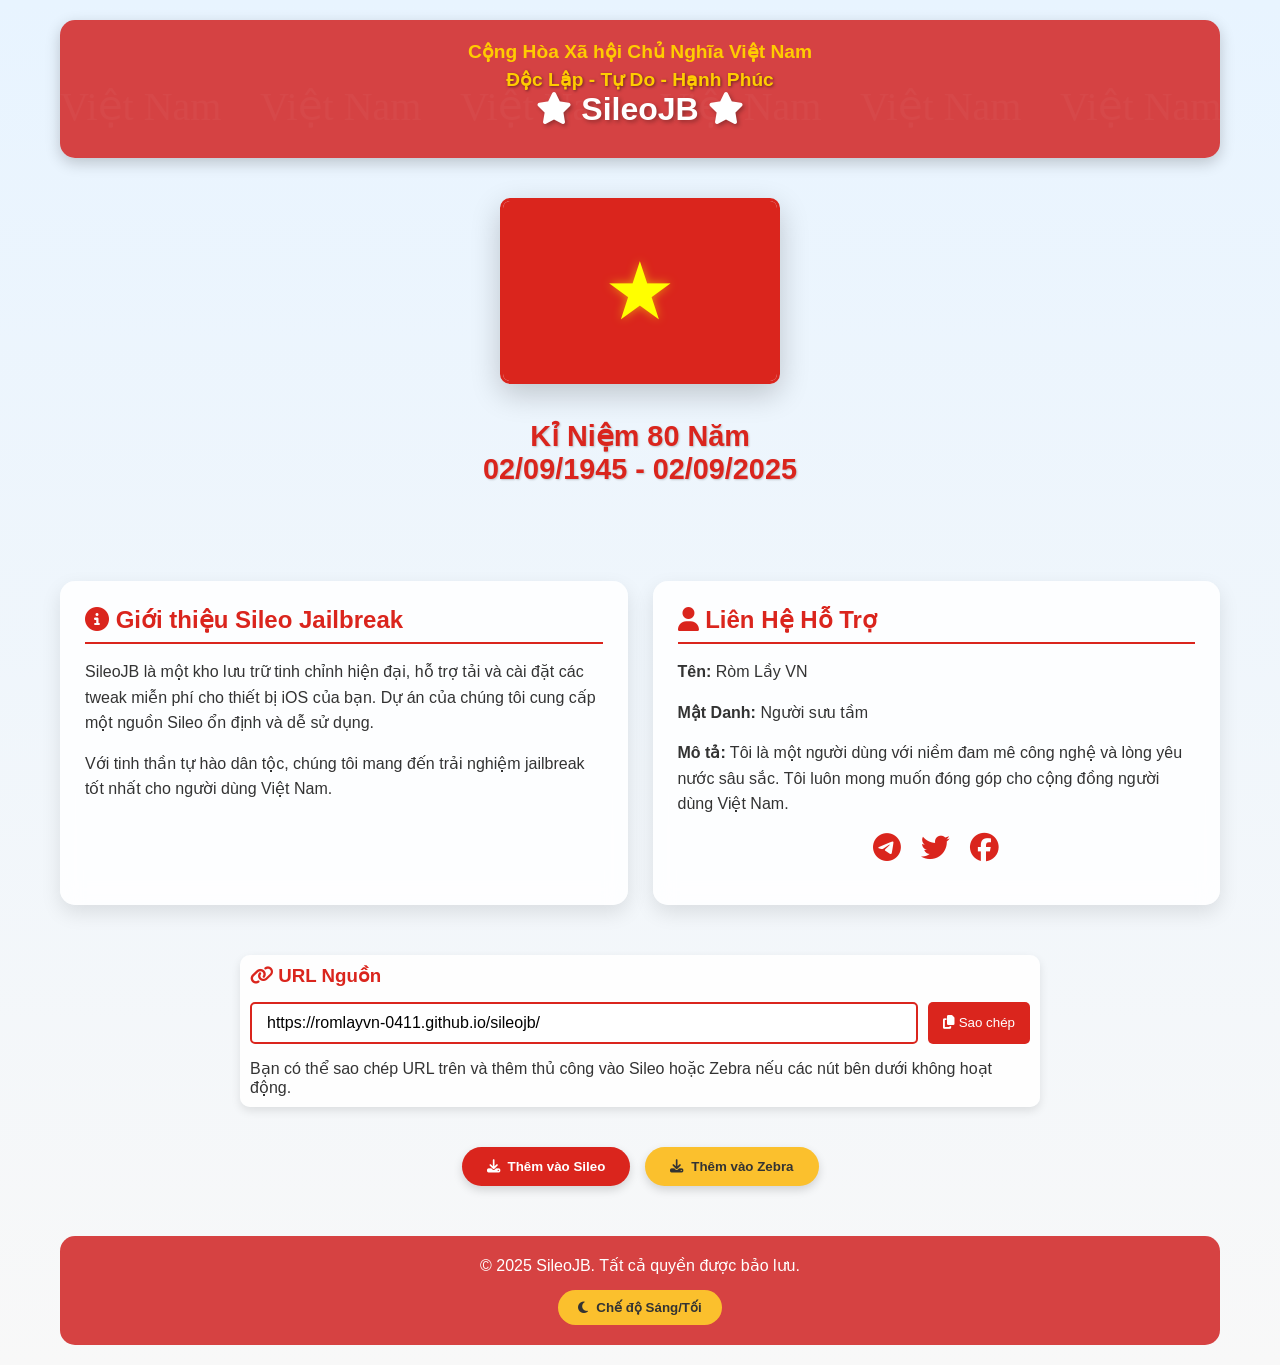
==== commit a1df1c69: "New" ====
--- a/index.html
+++ b/index.html
@@ -22,8 +22,9 @@
                 </div>
             </div>
             <div class="national-day">
+                <p>Kỉ Niệm 80 Năm</p>
                 02/09/1945 - 02/09/2025
-                <p>Kỉ Niệm 80 Năm</p>
+
             </div>
             
             <div class="bamboo-border"></div>
@@ -51,7 +52,7 @@
         </div>
 
         <div class="repo-input">
-            <h3><i class="fas fa-link"></i> URL Nguồn Của Chúng Tôi</h3>
+            <h3><i class="fas fa-link"></i> URL Nguồn</h3>
             <div class="url-container">
                 <input type="text" class="url-input" id="repoUrl" value="https://romlayvn-0411.github.io/sileojb/" readonly>
                 <button class="url-copy" onclick="copyRepoUrl()"><i class="fas fa-copy"></i> Sao chép</button>
--- a/style.css
+++ b/style.css
@@ -70,7 +70,7 @@
 }
 
 .highlight-yellow {
-    font-size: 1.8rem;
+    font-size: 1.2rem;
     color: #ffcc00;
     font-weight: bold;
 }
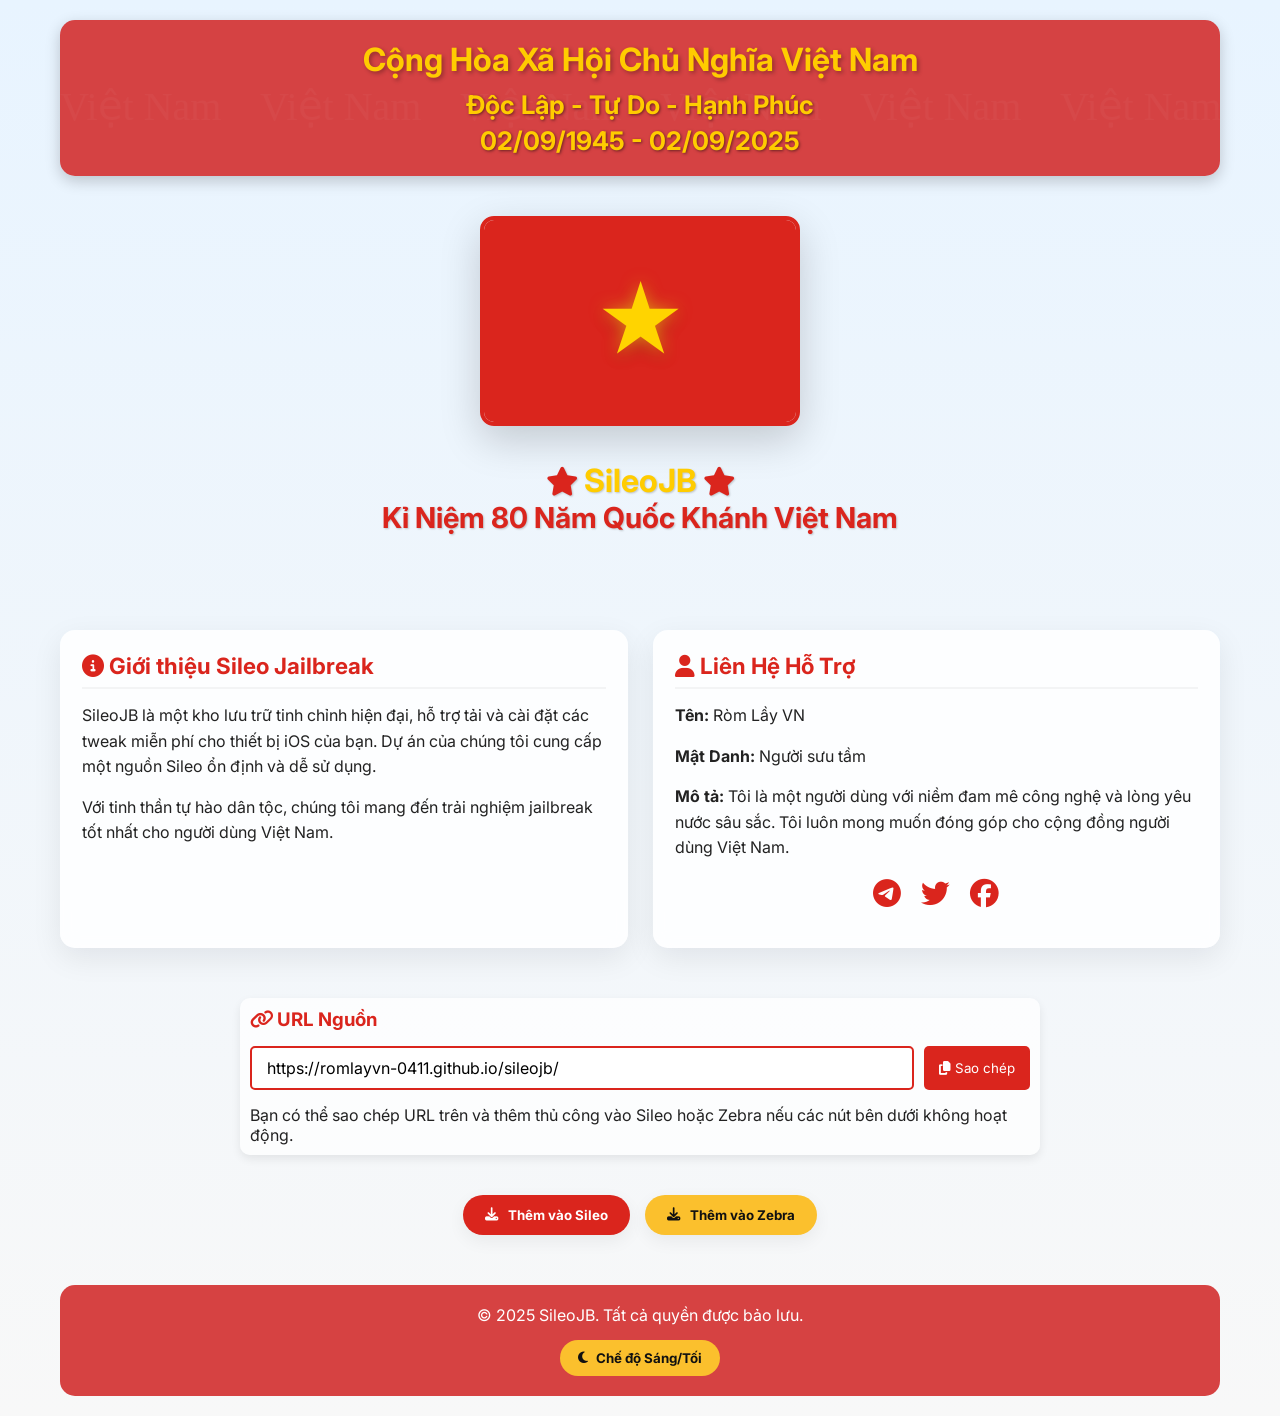
==== commit 86133288: "New" ====
--- a/index.html
+++ b/index.html
@@ -6,27 +6,34 @@
     <title>SileoJB - Kỷ Niệm Quốc Khánh 02/09</title>
     <link rel="stylesheet" href="https://cdnjs.cloudflare.com/ajax/libs/font-awesome/6.4.0/css/all.min.css">
     <link rel="stylesheet" href="style.css">
+    <link rel="preconnect" href="https://fonts.googleapis.com">
+    <link rel="preconnect" href="https://fonts.gstatic.com" crossorigin>
+    <link href="https://fonts.googleapis.com/css2?family=Inter:wght@300;400;600;700&family=Playfair+Display:wght@600&display=swap" rel="stylesheet">
+    <meta property="og:title" content="SileoJB - Kho Tinh Chỉnh iOS" />
+    <meta property="og:description" content="Kho lưu trữ Sileo: tải tweak cho iOS." />
+    <meta name="twitter:card" content="summary" />
 </head>
 <body>
     <div class="container">
         <header>
-            <p><span class="highlight-yellow animated-text">Cộng Hòa Xã hội Chủ Nghĩa Việt Nam</span></p>
-            <p class="slogan animated-text-delay">Độc Lập - Tự Do - Hạnh Phúc</p>
-            <h1><i class="fas fa-star"></i> SileoJB <i class="fas fa-star"></i></h1>
+            <h1><span class="highlight-yellow animated-text">Cộng Hòa Xã Hội Chủ Nghĩa Việt Nam</span></h1>
+            <h2 class="slogan">Độc Lập - Tự Do - Hạnh Phúc</h2>
+            <h3 class="slogan">02/09/1945 - 02/09/2025</h3>
         </header>
 
         <div class="hero">
-            <div class="flag-container">
+            <div class="flag-container" aria-hidden="true">
                 <div class="vietnam-flag">
-                    <div class="star">★</div>
+                    <div class="star" aria-hidden="true">★</div>
                 </div>
             </div>
+
             <div class="national-day">
-                <p>Kỉ Niệm 80 Năm</p>
-                02/09/1945 - 02/09/2025
+                <p><i class="fas fa-star"></i> <span class="highlight-yellow animated-text">SileoJB</span> <i class="fas fa-star"></i></p>
+                Kỉ Niệm 80 Năm Quốc Khánh Việt Nam
+                
+            </div>
 
-            </div>
-            
             <div class="bamboo-border"></div>
         </div>
 
@@ -51,20 +58,20 @@
             </div>
         </div>
 
-        <div class="repo-input">
+    <div class="repo-input">
             <h3><i class="fas fa-link"></i> URL Nguồn</h3>
             <div class="url-container">
                 <input type="text" class="url-input" id="repoUrl" value="https://romlayvn-0411.github.io/sileojb/" readonly>
-                <button class="url-copy" onclick="copyRepoUrl()"><i class="fas fa-copy"></i> Sao chép</button>
+        <button class="url-copy" onclick="copyRepoUrl()" aria-label="Sao chép URL nguồn"><i class="fas fa-copy"></i> Sao chép</button>
             </div>
             <p>Bạn có thể sao chép URL trên và thêm thủ công vào Sileo hoặc Zebra nếu các nút bên dưới không hoạt động.</p>
         </div>
 
         <div class="button-group">
-            <button class="button primary" onclick="addToSileo()">
+            <button class="button primary" onclick="addToSileo()" aria-label="Thêm vào Sileo">
                 <i class="fas fa-download"></i> Thêm vào Sileo
             </button>
-            <button class="button secondary" onclick="addToZebra()">
+            <button class="button secondary" onclick="addToZebra()" aria-label="Thêm vào Zebra">
                 <i class="fas fa-download"></i> Thêm vào Zebra
             </button>
         </div>
@@ -79,6 +86,9 @@
         </footer>
     </div>
 
+    <!-- Toast container -->
+    <div id="toast" role="status" aria-live="polite" class="toast" hidden></div>
+
     <script src="script.js"></script>
 </body>
 </html>
--- a/style.css
+++ b/style.css
@@ -1,24 +1,41 @@
 /* style.css */
+:root {
+    --bg-top: #e8f4ff;
+    --bg-bottom: #f8f8f8;
+    --primary: #da251d;
+    --accent: #fbc02d;
+    --card-bg: rgba(255,255,255,0.85);
+    --text: #222;
+    --muted: #666;
+    --glass: rgba(255,255,255,0.7);
+}
+
+body.dark-mode {
+    --bg-top: #071427;
+    --bg-bottom: #0f1720;
+    --primary: #da251d;
+    --accent: #ffd166;
+    --card-bg: rgba(25,25,30,0.7);
+    --text: #f1f1f1;
+    --muted: #cfcfcf;
+    --glass: rgba(30,30,40,0.45);
+}
+
 * {
     margin: 0;
     padding: 0;
     box-sizing: border-box;
-    font-family: 'Segoe UI', Arial, sans-serif;
+    font-family: 'Inter', 'Segoe UI', Arial, sans-serif;
 }
 
 body {
-    background: linear-gradient(to bottom, #e8f4ff, #f8f8f8);
-    color: #333;
+    background: linear-gradient(to bottom, var(--bg-top), var(--bg-bottom));
+    color: var(--text);
     min-height: 100vh;
     display: flex;
     flex-direction: column;
     align-items: center;
-    transition: background 0.5s ease;
-}
-
-body.dark-mode {
-    background: linear-gradient(to bottom, #0a1a2a, #121212);
-    color: #f1f1f1;
+    transition: background 0.45s ease, color 0.2s ease;
 }
 
 .container {
@@ -55,14 +72,19 @@
 }
 
 header h1 {
-    font-size: 2.0rem;
+    font-size: 1.8rem;
     color: #fff;
     text-shadow: 2px 2px 4px rgba(0, 0, 0, 0.3);
     margin-bottom: 10px;
 }
-
+header h3 {
+    font-size: 1.2rem;
+    color: #ffcc00;
+    text-shadow: 2px 2px 4px rgba(0, 0, 0, 0.3);
+    margin-top: 15px;
+}
 .slogan {
-    font-size: 1.2rem;
+    font-size: 1.6rem;
     color: #ffcc00;
     font-weight: bold;
     margin-top: 5px;
@@ -70,7 +92,7 @@
 }
 
 .highlight-yellow {
-    font-size: 1.2rem;
+    font-size: 2.0rem;
     color: #ffcc00;
     font-weight: bold;
 }
@@ -85,41 +107,40 @@
 
 .flag-container {
     position: relative;
-    width: 280px;
-    height: 186px;
+    width: 320px;
+    height: 210px;
     margin: 20px 0;
-    border-radius: 10px;
+    border-radius: 14px;
     overflow: hidden;
-    box-shadow: 0 10px 30px rgba(0, 0, 0, 0.2);
-    border: 3px solid #da251d;
-    transition: transform 0.5s ease;
-}
-
-.flag-container:hover {
-    transform: scale(1.05);
-}
+    box-shadow: 0 14px 40px rgba(0, 0, 0, 0.18);
+    border: 4px solid var(--primary);
+    transition: transform 0.45s cubic-bezier(.2,.9,.2,1);
+}
+
+.flag-container:hover { transform: translateY(-6px) scale(1.03); }
 
 .vietnam-flag {
     width: 100%;
     height: 100%;
-    background: #da251d;
     display: flex;
     justify-content: center;
     align-items: center;
     position: relative;
+    /* fallback solid color if SVG filter unsupported */
+    background: var(--primary);
 }
 
 .star {
-    color: #ff0;
-    font-size: 80px;
-    text-shadow: 0 0 10px rgba(255, 255, 0, 0.5);
-    animation: starPulse 2s infinite;
+    color: #FFD400;
+    font-size: 88px;
+    text-shadow: 0 0 16px rgba(255,220,20,0.55), 0 6px 18px rgba(0,0,0,0.18);
+    animation: starPulse 1.8s infinite ease-in-out;
 }
 
 @keyframes starPulse {
-    0% { transform: scale(1); }
-    50% { transform: scale(1.1); }
-    100% { transform: scale(1); }
+    0% { transform: scale(1); filter: drop-shadow(0 0 8px rgba(255,220,20,0.4)); }
+    50% { transform: scale(1.12); filter: drop-shadow(0 0 24px rgba(255,220,20,0.9)); }
+    100% { transform: scale(1); filter: drop-shadow(0 0 8px rgba(255,220,20,0.4)); }
 }
 
 @keyframes fadeInScale {
@@ -132,15 +153,25 @@
     100% { opacity: 1; transform: translateY(0); }
 }
 
-.animated-text {
-    animation: fadeInScale 1.5s ease-out forwards;
-}
-
-.animated-text-delay {
-    animation: slideInUp 1.5s ease-out forwards 0.5s;
+
+/* Staggered header reveal: h1 -> h2 -> h3 */
+header h1, header h2, header h3 {
     opacity: 0;
-}
-
+    transform: translateY(12px);
+    animation-name: headerFade;
+    animation-duration: 560ms;
+    animation-timing-function: cubic-bezier(.2,.9,.2,1);
+    animation-fill-mode: both;
+}
+
+header h1 { animation-delay: 0.12s; }
+header h2 { animation-delay: 0.42s; }
+header h3 { animation-delay: 0.78s; }
+
+@keyframes headerFade {
+    from { opacity: 0; transform: translateY(12px); }
+    to { opacity: 1; transform: translateY(0); }
+}
 .national-day {
     text-align: center;
     margin: 15px 0;
@@ -165,27 +196,29 @@
 }
 
 .card {
-    background: rgba(255, 255, 255, 0.85);
-    backdrop-filter: blur(10px);
+    background: var(--card-bg);
+    backdrop-filter: blur(8px) saturate(120%);
     border-radius: 15px;
-    padding: 25px;
-    box-shadow: 0 8px 20px rgba(0, 0, 0, 0.1);
-    transition: transform 0.3s ease;
-}
-
-.card:hover {
-    transform: translateY(-5px);
-}
+    padding: 22px;
+    box-shadow: 0 10px 30px rgba(2, 6, 23, 0.08);
+    transition: transform 0.28s cubic-bezier(.2,.9,.2,1), box-shadow 0.2s ease;
+    opacity: 0;
+    transform: translateY(22px);
+}
+
+.card:hover { transform: translateY(-8px); box-shadow: 0 18px 45px rgba(2,6,23,0.12); }
 
 body.dark-mode .card {
     background: rgba(30, 30, 40, 0.85);
 }
 
+.card.in-view { opacity: 1; transform: translateY(0); }
+
 .card h2 {
-    color: #da251d;
-    margin-bottom: 15px;
-    font-size: 1.5rem;
-    border-bottom: 2px solid #da251d;
+    color: var(--primary);
+    margin-bottom: 14px;
+    font-size: 1.4rem;
+    border-bottom: 2px solid rgba(0,0,0,0.04);
     padding-bottom: 8px;
 }
 
@@ -201,15 +234,8 @@
     margin: 15px 0;
 }
 
-.contact a {
-    color: #da251d;
-    font-size: 1.8rem;
-    transition: transform 0.3s ease;
-}
-
-.contact a:hover {
-    transform: scale(1.2);
-}
+.contact a { color: var(--primary); font-size: 1.8rem; transition: transform 0.28s ease, color 0.2s ease; }
+.contact a:hover { transform: translateY(-3px) scale(1.14); color: var(--accent); }
 
 .button-group {
     display: flex;
@@ -219,33 +245,15 @@
     margin: 20px 0;
 }
 
-.button {
-    padding: 12px 25px;
-    border: none;
-    border-radius: 50px;
-    font-weight: bold;
-    cursor: pointer;
-    transition: all 0.3s ease;
-    display: flex;
-    align-items: center;
-    gap: 8px;
-    box-shadow: 0 4px 10px rgba(0, 0, 0, 0.15);
-}
-
-.button.primary {
-    background: #da251d;
-    color: white;
-}
-
-.button.secondary {
-    background: #fbc02d;
-    color: #333;
-}
-
-.button:hover {
-    transform: translateY(-3px);
-    box-shadow: 0 6px 15px rgba(0, 0, 0, 0.2);
-}
+.button { padding: 12px 22px; border: none; border-radius: 999px; font-weight: 700; cursor: pointer; transition: transform 0.22s ease, box-shadow 0.22s ease; display: inline-flex; align-items: center; gap: 10px; box-shadow: 0 6px 18px rgba(2,6,23,0.06); }
+
+.button.primary { background: var(--primary); color: white; }
+.button.secondary { background: var(--accent); color: #111; }
+
+.button:hover { transform: translateY(-4px) scale(1.01); box-shadow: 0 18px 50px rgba(0,0,0,0.12); }
+.button:active { transform: translateY(-1px) scale(.995); }
+.button i { transition: transform .3s ease; }
+.button:hover i { transform: translateY(-2px) rotate(-6deg); }
 
 footer {
     width: 100%;
@@ -268,18 +276,7 @@
     justify-content: center;
 }
 
-.mode-toggle {
-    padding: 10px 20px;
-    border-radius: 50px;
-    border: none;
-    background: #fbc02d;
-    color: #333;
-    font-weight: bold;
-    cursor: pointer;
-    display: flex;
-    align-items: center;
-    gap: 8px;
-}
+.mode-toggle { padding: 10px 18px; border-radius: 999px; border: none; background: var(--accent); color: #111; font-weight: 700; cursor: pointer; display: inline-flex; align-items: center; gap: 8px; }
 
 .bamboo-border {
     position: relative;
@@ -306,15 +303,8 @@
     bottom: 0;
 }
 
-.repo-input {
-    width: 100%;
-    max-width: 800px;
-    margin: 20px 0;
-    padding: 10px;
-    background: rgba(255, 255, 255, 0.9);
-    border-radius: 10px;
-    box-shadow: 0 4px 10px rgba(0, 0, 0, 0.1);
-}
+.repo-input { width: 100%; max-width: 800px; margin: 20px 0; padding: 10px; background: var(--glass); border-radius: 10px; box-shadow: 0 4px 10px rgba(0,0,0,0.08); opacity: 0; transform: translateY(20px); transition: all 600ms ease; }
+.repo-input.in-view { opacity: 1; transform: translateY(0); }
 
 .repo-input h3 {
     color: #da251d;
@@ -327,24 +317,15 @@
     margin-bottom: 15px;
 }
 
-.url-input {
-    flex: 1;
-    padding: 10px 15px;
-    border: 2px solid #da251d;
-    border-radius: 5px;
-    font-size: 16px;
-}
-
-.url-copy {
-    padding: 10px 15px;
-    background: #da251d;
-    color: white;
-    border: none;
-    border-radius: 5px;
-    cursor: pointer;
-    transition: background 0.3s;
-}
-
-.url-copy:hover {
-    background: #b71c1c;
-}
+
+.url-input { flex: 1; padding: 10px 15px; border: 2px solid var(--primary); border-radius: 5px; font-size: 16px; }
+
+.url-copy { padding: 10px 15px; background: var(--primary); color: white; border: none; border-radius: 5px; cursor: pointer; transition: background 0.3s; }
+.url-copy:hover { background: #b71c1c; }
+
+.toast { position: fixed; left: 50%; transform: translateX(-50%); bottom: 32px; background: rgba(20,20,25,0.95); color: #fff; padding: 10px 18px; border-radius: 8px; box-shadow: 0 8px 30px rgba(0,0,0,0.35); opacity: 0; transform: translateX(-50%) translateY(10px); transition: opacity .24s ease, transform .24s ease; z-index: 9999; font-weight: 600; }
+.toast.show { opacity: 1; transform: translateX(-50%) translateY(-6px); }
+
+.animated-text{animation:fadeInScale 1.5s ease-out forwards}
+
+@media (max-width: 480px) { .flag-container { width: 92%; height: 160px; } header h1 { font-size: 1.6rem; } .button { padding: 10px 14px; } }
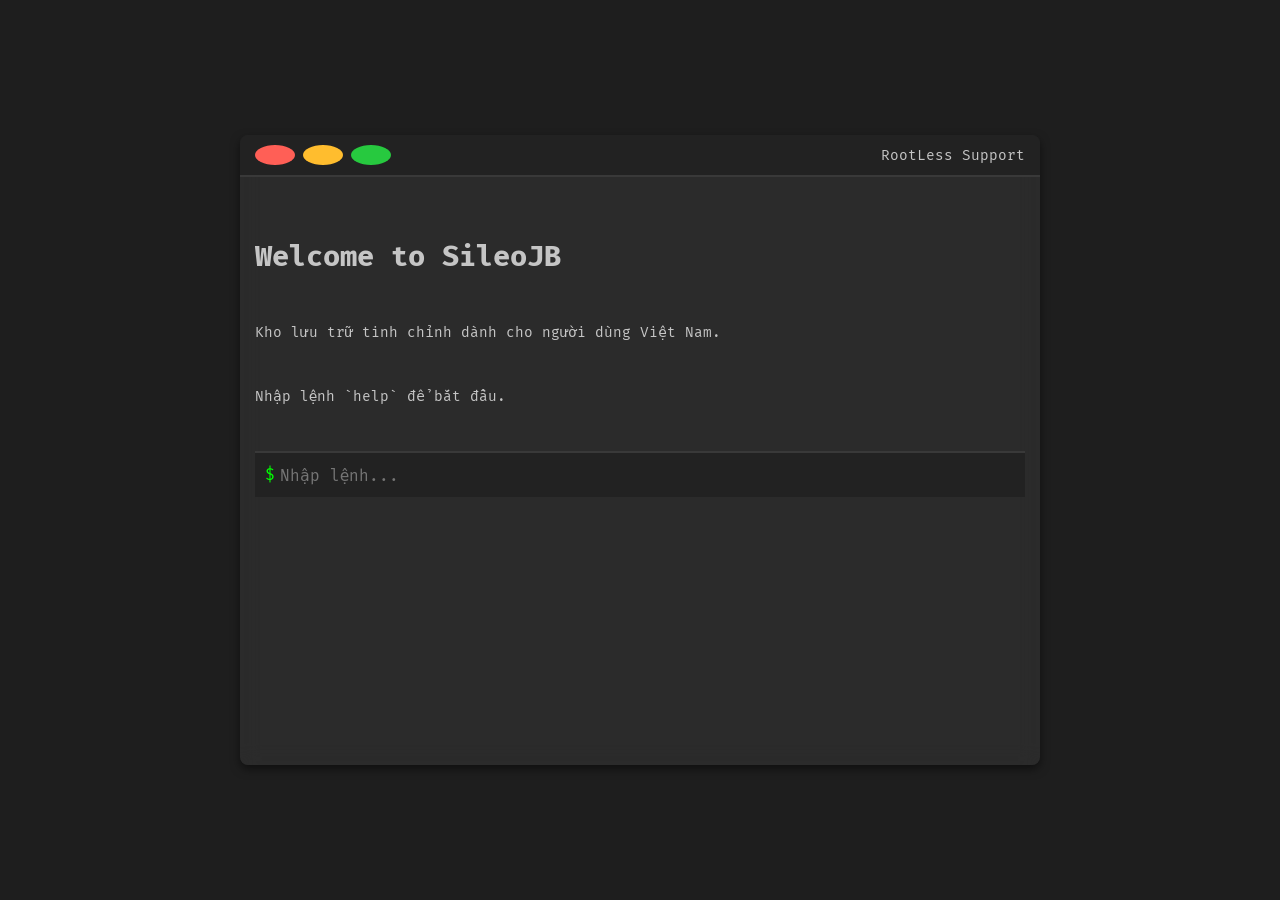
==== commit 79e9606a: "New New" ====
--- a/index.html
+++ b/index.html
@@ -3,92 +3,32 @@
 <head>
     <meta charset="UTF-8">
     <meta name="viewport" content="width=device-width, initial-scale=1.0">
-    <title>SileoJB - Kỷ Niệm Quốc Khánh 02/09</title>
-    <link rel="stylesheet" href="https://cdnjs.cloudflare.com/ajax/libs/font-awesome/6.4.0/css/all.min.css">
+    <title>SileoJB</title>
     <link rel="stylesheet" href="style.css">
-    <link rel="preconnect" href="https://fonts.googleapis.com">
-    <link rel="preconnect" href="https://fonts.gstatic.com" crossorigin>
-    <link href="https://fonts.googleapis.com/css2?family=Inter:wght@300;400;600;700&family=Playfair+Display:wght@600&display=swap" rel="stylesheet">
-    <meta property="og:title" content="SileoJB - Kho Tinh Chỉnh iOS" />
-    <meta property="og:description" content="Kho lưu trữ Sileo: tải tweak cho iOS." />
-    <meta name="twitter:card" content="summary" />
+    <link href="https://fonts.googleapis.com/css2?family=Fira+Mono:wght@400;500;700&display=swap" rel="stylesheet">
 </head>
 <body>
-    <div class="container">
-        <header>
-            <h1><span class="highlight-yellow animated-text">Cộng Hòa Xã Hội Chủ Nghĩa Việt Nam</span></h1>
-            <h2 class="slogan">Độc Lập - Tự Do - Hạnh Phúc</h2>
-            <h3 class="slogan">02/09/1945 - 02/09/2025</h3>
-        </header>
-
-        <div class="hero">
-            <div class="flag-container" aria-hidden="true">
-                <div class="vietnam-flag">
-                    <div class="star" aria-hidden="true">★</div>
-                </div>
+    <div class="terminal-wrapper">
+        <div class="terminal-header">
+            <div class="terminal-buttons">
+                <span class="button close"></span>
+                <span class="button minimize"></span>
+                <span class="button maximize"></span>
             </div>
-
-            <div class="national-day">
-                <p><i class="fas fa-star"></i> <span class="highlight-yellow animated-text">SileoJB</span> <i class="fas fa-star"></i></p>
-                Kỉ Niệm 80 Năm Quốc Khánh Việt Nam
-                
+            <div class="terminal-title">RootLess Support</div>
+        </div>
+        <div class="terminal-body">
+            <div class="terminal-output">
+                <h1>Welcome to SileoJB</h1>
+                <p>Kho lưu trữ tinh chỉnh dành cho người dùng Việt Nam.</p>
+                <p>Nhập lệnh `help` để bắt đầu.</p>
             </div>
-
-            <div class="bamboo-border"></div>
-        </div>
-
-        <div class="content">
-            <div class="card">
-                <h2><i class="fas fa-info-circle"></i> Giới thiệu Sileo Jailbreak</h2>
-                <p>SileoJB là một kho lưu trữ tinh chỉnh hiện đại, hỗ trợ tải và cài đặt các tweak miễn phí cho thiết bị iOS của bạn. Dự án của chúng tôi cung cấp một nguồn Sileo ổn định và dễ sử dụng.</p>
-                <p>Với tinh thần tự hào dân tộc, chúng tôi mang đến trải nghiệm jailbreak tốt nhất cho người dùng Việt Nam.</p>
-            </div>
-
-            <div class="card">
-                <h2><i class="fas fa-user"></i> Liên Hệ Hỗ Trợ</h2>
-                <p><strong>Tên:</strong> Ròm Lầy VN</p>
-                <p><strong>Mật Danh:</strong> Người sưu tầm</p>
-                <p><strong>Mô tả:</strong> Tôi là một người dùng với niềm đam mê công nghệ và lòng yêu nước sâu sắc. Tôi luôn mong muốn đóng góp cho cộng đồng người dùng Việt Nam.</p>
-                
-                <div class="contact">
-                    <a href="https://t.me/romlayvn" title="Telegram"><i class="fab fa-telegram"></i></a>
-                    <a href="https://x.com/romlayvn" title="Twitter"><i class="fab fa-twitter"></i></a>
-                    <a href="#" title="Facebook"><i class="fab fa-facebook"></i></a>
-                </div>
+            <div class="terminal-input">
+                <span class="prompt">$</span>
+                <input type="text" id="commandInput" placeholder="Nhập lệnh..." autofocus>
             </div>
         </div>
-
-    <div class="repo-input">
-            <h3><i class="fas fa-link"></i> URL Nguồn</h3>
-            <div class="url-container">
-                <input type="text" class="url-input" id="repoUrl" value="https://romlayvn-0411.github.io/sileojb/" readonly>
-        <button class="url-copy" onclick="copyRepoUrl()" aria-label="Sao chép URL nguồn"><i class="fas fa-copy"></i> Sao chép</button>
-            </div>
-            <p>Bạn có thể sao chép URL trên và thêm thủ công vào Sileo hoặc Zebra nếu các nút bên dưới không hoạt động.</p>
-        </div>
-
-        <div class="button-group">
-            <button class="button primary" onclick="addToSileo()" aria-label="Thêm vào Sileo">
-                <i class="fas fa-download"></i> Thêm vào Sileo
-            </button>
-            <button class="button secondary" onclick="addToZebra()" aria-label="Thêm vào Zebra">
-                <i class="fas fa-download"></i> Thêm vào Zebra
-            </button>
-        </div>
-
-        <footer>
-            <p>&copy; 2025 SileoJB. Tất cả quyền được bảo lưu.</p>
-            <div class="controls">
-                <button class="mode-toggle" onclick="toggleDarkMode()">
-                    <i class="fas fa-moon"></i> Chế độ Sáng/Tối
-                </button>
-            </div>
-        </footer>
     </div>
-
-    <!-- Toast container -->
-    <div id="toast" role="status" aria-live="polite" class="toast" hidden></div>
-
     <script src="script.js"></script>
 </body>
 </html>
--- a/style.css
+++ b/style.css
@@ -1,331 +1,299 @@
-/* style.css */
-:root {
-    --bg-top: #e8f4ff;
-    --bg-bottom: #f8f8f8;
-    --primary: #da251d;
-    --accent: #fbc02d;
-    --card-bg: rgba(255,255,255,0.85);
-    --text: #222;
-    --muted: #666;
-    --glass: rgba(255,255,255,0.7);
-}
-
+* {
+  margin: 0;
+  padding: 0;
+  box-sizing: border-box;
+}
+
+body {
+  font-family: 'Fira Mono', monospace;
+  display: flex;
+  justify-content: center;
+  align-items: center;
+  height: 100vh;
+  margin: 0;
+  padding: 0;
+  overflow: hidden;
+  transition: background 0.5s ease, color 0.5s ease;
+}
+
+.liquid-glass-wrapper {
+  max-width: 800px;
+  width: 100%;
+  background: rgba(255, 255, 255, 0.05);
+  border-radius: 30px;
+  overflow: hidden;
+  box-shadow: 0 8px 32px rgba(0, 0, 0, 0.37);
+  border: 1px solid rgba(255, 255, 255, 0.18);
+  backdrop-filter: blur(10px);
+}
+
+.liquid-header, .liquid-hero, .liquid-main, .liquid-footer {
+  padding: 20px;
+  text-align: center;
+  background: transparent;
+}
+
+.liquid-header {
+  border-bottom: 1px solid rgba(255, 255, 255, 0.1);
+}
+
+.header-content h1 {
+  font-size: 2.5em;
+  margin-bottom: 10px;
+}
+
+.social-links a {
+  color: #fff;
+  margin: 0 10px;
+  font-size: 1.5em;
+  transition: opacity 0.3s;
+}
+
+.social-links a:hover {
+  opacity: 0.7;
+}
+
+.hero-content h2 {
+  font-size: 2em;
+  margin-bottom: 10px;
+}
+
+.button-group {
+  display: flex;
+  justify-content: center;
+  gap: 10px;
+  margin-top: 20px;
+}
+
+.button {
+  padding: 10px 20px;
+  border: none;
+  border-radius: 20px;
+  cursor: pointer;
+  font-weight: 600;
+  transition: transform 0.2s;
+  backdrop-filter: blur(5px);
+}
+
+.primary {
+  background: rgba(255, 255, 255, 0.2);
+  color: #fff;
+}
+
+.secondary {
+  background: rgba(0, 0, 0, 0.2);
+  color: #fff;
+}
+
+.button:hover {
+  transform: scale(1.05);
+}
+
+.repo-input {
+  margin-top: 30px;
+}
+
+.url-container {
+  display: flex;
+  margin-top: 10px;
+}
+
+.url-input {
+  flex: 1;
+  padding: 10px;
+  border: 1px solid rgba(255, 255, 255, 0.1);
+  background: rgba(255, 255, 255, 0.05);
+  color: #fff;
+  border-radius: 10px 0 0 10px;
+}
+
+.url-copy {
+  padding: 10px;
+  background: rgba(255, 255, 255, 0.2);
+  border: none;
+  color: #fff;
+  cursor: pointer;
+  border-radius: 0 10px 10px 0;
+  transition: background 0.3s;
+}
+
+.url-copy:hover {
+  background: rgba(255, 255, 255, 0.3);
+}
+
+.info-box {
+  background: rgba(255, 255, 255, 0.1);
+  padding: 20px;
+  border-radius: 15px;
+  backdrop-filter: blur(5px);
+  border: 1px solid rgba(255, 255, 255, 0.18);
+}
+
+.liquid-footer {
+  border-top: 1px solid rgba(255, 255, 255, 0.1);
+  font-size: 0.8em;
+}
+
+/* Terminal wrapper */
+.terminal-wrapper {
+  width: 90%;
+  max-width: 800px; /* Điều chỉnh kích thước tối đa */
+  height: 70%; /* Điều chỉnh chiều cao cho hài hòa */
+  background: rgba(255, 255, 255, 0.1);
+  border-radius: 8px;
+  box-shadow: 0 4px 10px rgba(0, 0, 0, 0.5);
+  backdrop-filter: blur(10px); /* Hiệu ứng kính mờ */
+  overflow: hidden;
+  display: flex;
+  flex-direction: column;
+  transition: backdrop-filter 0.5s ease, background 0.5s ease;
+}
+
+/* Terminal header */
+.terminal-header {
+  display: flex;
+  align-items: center;
+  justify-content: space-between;
+  background: rgba(0, 0, 0, 0.2);
+  padding: 10px 15px;
+  border-bottom: 2px solid rgba(255, 255, 255, 0.1);
+}
+
+.terminal-buttons {
+  display: flex;
+  gap: 8px;
+}
+
+.terminal-buttons .button {
+  width: 12px;
+  height: 12px;
+  border-radius: 50%;
+  display: inline-block;
+}
+
+.terminal-buttons .close {
+  background: #ff5f56;
+}
+
+.terminal-buttons .minimize {
+  background: #ffbd2e;
+}
+
+.terminal-buttons .maximize {
+  background: #27c93f;
+}
+
+.terminal-title {
+  color: #c5c5c5;
+  font-size: 0.9em;
+}
+
+/* Terminal body */
+.terminal-body {
+  flex: 1;
+  overflow-y: auto; /* Cho phép cuộn nội dung */
+  padding: 15px;
+  font-size: 1em;
+  line-height: 1.5;
+}
+
+/* Terminal output */
+.terminal-output {
+  white-space: pre-wrap;
+  font-size: 0.9em;
+  overflow-y: auto; /* Cho phép cuộn nội dung */
+}
+
+/* Terminal input (cố định ở phía dưới) */
+.terminal-input {
+  display: flex;
+  align-items: center;
+  padding: 10px;
+  background: rgba(0, 0, 0, 0.2);
+  border-top: 2px solid rgba(255, 255, 255, 0.1);
+  position: sticky; /* Cố định ở phía dưới */
+  bottom: 0;
+}
+
+.terminal-input .prompt {
+  color: #00ff00;
+  margin-right: 5px;
+}
+
+.terminal-input input {
+  flex: 1;
+  background: transparent;
+  border: none;
+  color: inherit;
+  font-family: inherit;
+  font-size: 1em;
+  outline: none;
+}
+
+/* Toast thông báo */
+.toast {
+  position: fixed;
+  bottom: 20px;
+  left: 50%;
+  transform: translateX(-50%);
+  background: rgba(0, 0, 0, 0.8);
+  color: #fff;
+  padding: 10px 20px;
+  border-radius: 5px;
+  opacity: 0;
+  transition: opacity 0.3s ease, transform 0.3s ease;
+  z-index: 1000;
+}
+
+.toast.show {
+  opacity: 1;
+  transform: translateX(-50%) translateY(-10px);
+}
+
+/* Hiệu ứng kính mờ */
+.terminal-wrapper {
+  backdrop-filter: blur(10px);
+  background: rgba(255, 255, 255, 0.1);
+  transition: backdrop-filter 0.5s ease, background 0.5s ease;
+}
+
+/* Chế độ tối */
 body.dark-mode {
-    --bg-top: #071427;
-    --bg-bottom: #0f1720;
-    --primary: #da251d;
-    --accent: #ffd166;
-    --card-bg: rgba(25,25,30,0.7);
-    --text: #f1f1f1;
-    --muted: #cfcfcf;
-    --glass: rgba(30,30,40,0.45);
-}
-
-* {
-    margin: 0;
-    padding: 0;
-    box-sizing: border-box;
-    font-family: 'Inter', 'Segoe UI', Arial, sans-serif;
-}
-
-body {
-    background: linear-gradient(to bottom, var(--bg-top), var(--bg-bottom));
-    color: var(--text);
-    min-height: 100vh;
-    display: flex;
-    flex-direction: column;
-    align-items: center;
-    transition: background 0.45s ease, color 0.2s ease;
-}
-
-.container {
-    width: 100%;
-    max-width: 1200px;
-    padding: 20px;
-    display: flex;
-    flex-direction: column;
-    align-items: center;
-}
-
-header {
-    width: 100%;
-    text-align: center;
-    padding: 20px 0;
-    margin-bottom: 20px;
-    background: rgba(211, 47, 47, 0.9);
-    border-radius: 15px;
-    box-shadow: 0 5px 15px rgba(0, 0, 0, 0.2);
-    position: relative;
-    overflow: hidden;
-}
-
-header::before {
-    content: "";
-    position: absolute;
-    top: 0;
-    left: 0;
-    width: 100%;
-    height: 100%;
-    background: url('data:image/svg+xml;utf8,<svg xmlns="http://www.w3.org/2000/svg" viewBox="0 0 100 100"><text x="0" y="50" font-size="20" fill="rgba(255,255,255,0.1)">Việt Nam</text></svg>');
-    background-size: 200px;
-    opacity: 0.3;
-}
-
-header h1 {
-    font-size: 1.8rem;
-    color: #fff;
-    text-shadow: 2px 2px 4px rgba(0, 0, 0, 0.3);
-    margin-bottom: 10px;
-}
-header h3 {
-    font-size: 1.2rem;
-    color: #ffcc00;
-    text-shadow: 2px 2px 4px rgba(0, 0, 0, 0.3);
-    margin-top: 15px;
-}
-.slogan {
-    font-size: 1.6rem;
-    color: #ffcc00;
-    font-weight: bold;
-    margin-top: 5px;
-    text-shadow: 1px 1px 3px rgba(0, 0, 0, 0.5);
-}
-
-.highlight-yellow {
-    font-size: 2.0rem;
-    color: #ffcc00;
-    font-weight: bold;
-}
-
-.hero {
-    width: 100%;
-    display: flex;
-    flex-direction: column;
-    align-items: center;
-    margin-bottom: 30px;
-}
-
-.flag-container {
-    position: relative;
-    width: 320px;
-    height: 210px;
-    margin: 20px 0;
-    border-radius: 14px;
-    overflow: hidden;
-    box-shadow: 0 14px 40px rgba(0, 0, 0, 0.18);
-    border: 4px solid var(--primary);
-    transition: transform 0.45s cubic-bezier(.2,.9,.2,1);
-}
-
-.flag-container:hover { transform: translateY(-6px) scale(1.03); }
-
-.vietnam-flag {
-    width: 100%;
-    height: 100%;
-    display: flex;
-    justify-content: center;
-    align-items: center;
-    position: relative;
-    /* fallback solid color if SVG filter unsupported */
-    background: var(--primary);
-}
-
-.star {
-    color: #FFD400;
-    font-size: 88px;
-    text-shadow: 0 0 16px rgba(255,220,20,0.55), 0 6px 18px rgba(0,0,0,0.18);
-    animation: starPulse 1.8s infinite ease-in-out;
-}
-
-@keyframes starPulse {
-    0% { transform: scale(1); filter: drop-shadow(0 0 8px rgba(255,220,20,0.4)); }
-    50% { transform: scale(1.12); filter: drop-shadow(0 0 24px rgba(255,220,20,0.9)); }
-    100% { transform: scale(1); filter: drop-shadow(0 0 8px rgba(255,220,20,0.4)); }
-}
-
-@keyframes fadeInScale {
-    0% { opacity: 0; transform: scale(0.8); }
-    100% { opacity: 1; transform: scale(1); }
-}
-
-@keyframes slideInUp {
-    0% { opacity: 0; transform: translateY(20px); }
-    100% { opacity: 1; transform: translateY(0); }
-}
-
-
-/* Staggered header reveal: h1 -> h2 -> h3 */
-header h1, header h2, header h3 {
-    opacity: 0;
-    transform: translateY(12px);
-    animation-name: headerFade;
-    animation-duration: 560ms;
-    animation-timing-function: cubic-bezier(.2,.9,.2,1);
-    animation-fill-mode: both;
-}
-
-header h1 { animation-delay: 0.12s; }
-header h2 { animation-delay: 0.42s; }
-header h3 { animation-delay: 0.78s; }
-
-@keyframes headerFade {
-    from { opacity: 0; transform: translateY(12px); }
-    to { opacity: 1; transform: translateY(0); }
-}
-.national-day {
-    text-align: center;
-    margin: 15px 0;
-    font-size: 1.8rem;
-    color: #da251d;
-    font-weight: bold;
-    text-shadow: 1px 1px 2px rgba(0, 0, 0, 0.2);
-}
-
-.content {
-    width: 100%;
-    display: grid;
-    grid-template-columns: 1fr;
-    gap: 25px;
-    margin-bottom: 30px;
-}
-
-@media (min-width: 768px) {
-    .content {
-        grid-template-columns: 1fr 1fr;
-    }
-}
-
-.card {
-    background: var(--card-bg);
-    backdrop-filter: blur(8px) saturate(120%);
-    border-radius: 15px;
-    padding: 22px;
-    box-shadow: 0 10px 30px rgba(2, 6, 23, 0.08);
-    transition: transform 0.28s cubic-bezier(.2,.9,.2,1), box-shadow 0.2s ease;
-    opacity: 0;
-    transform: translateY(22px);
-}
-
-.card:hover { transform: translateY(-8px); box-shadow: 0 18px 45px rgba(2,6,23,0.12); }
-
-body.dark-mode .card {
-    background: rgba(30, 30, 40, 0.85);
-}
-
-.card.in-view { opacity: 1; transform: translateY(0); }
-
-.card h2 {
-    color: var(--primary);
-    margin-bottom: 14px;
-    font-size: 1.4rem;
-    border-bottom: 2px solid rgba(0,0,0,0.04);
-    padding-bottom: 8px;
-}
-
-.card p {
-    line-height: 1.6;
-    margin-bottom: 15px;
-}
-
-.contact {
-    display: flex;
-    justify-content: center;
-    gap: 20px;
-    margin: 15px 0;
-}
-
-.contact a { color: var(--primary); font-size: 1.8rem; transition: transform 0.28s ease, color 0.2s ease; }
-.contact a:hover { transform: translateY(-3px) scale(1.14); color: var(--accent); }
-
-.button-group {
-    display: flex;
-    flex-wrap: wrap;
-    justify-content: center;
-    gap: 15px;
-    margin: 20px 0;
-}
-
-.button { padding: 12px 22px; border: none; border-radius: 999px; font-weight: 700; cursor: pointer; transition: transform 0.22s ease, box-shadow 0.22s ease; display: inline-flex; align-items: center; gap: 10px; box-shadow: 0 6px 18px rgba(2,6,23,0.06); }
-
-.button.primary { background: var(--primary); color: white; }
-.button.secondary { background: var(--accent); color: #111; }
-
-.button:hover { transform: translateY(-4px) scale(1.01); box-shadow: 0 18px 50px rgba(0,0,0,0.12); }
-.button:active { transform: translateY(-1px) scale(.995); }
-.button i { transition: transform .3s ease; }
-.button:hover i { transform: translateY(-2px) rotate(-6deg); }
-
-footer {
-    width: 100%;
-    background: rgba(211, 47, 47, 0.9);
-    color: white;
-    text-align: center;
-    padding: 20px;
-    border-radius: 15px;
-    margin-top: 30px;
-    display: flex;
-    flex-direction: column;
-    align-items: center;
-    gap: 15px;
-}
-
-.controls {
-    display: flex;
-    gap: 15px;
-    flex-wrap: wrap;
-    justify-content: center;
-}
-
-.mode-toggle { padding: 10px 18px; border-radius: 999px; border: none; background: var(--accent); color: #111; font-weight: 700; cursor: pointer; display: inline-flex; align-items: center; gap: 8px; }
-
-.bamboo-border {
-    position: relative;
-    padding: 5px 0;
-    margin: 20px 0;
-}
-
-.bamboo-border::before,
-.bamboo-border::after {
-    content: "";
-    position: absolute;
-    left: 10%;
-    right: 10%;
-    height: 15px;
-    background: url('data:image/svg+xml;utf8,<svg xmlns="http://www.w3.org/2000/svg" viewBox="0 0 100 10"><path d="M0,5 L100,5" stroke="%23357a38" stroke-width="2" stroke-dasharray="10,5"/></svg>');
-    background-repeat: repeat-x;
-}
-
-.bamboo-border::before {
-    top: 0;
-}
-
-.bamboo-border::after {
-    bottom: 0;
-}
-
-.repo-input { width: 100%; max-width: 800px; margin: 20px 0; padding: 10px; background: var(--glass); border-radius: 10px; box-shadow: 0 4px 10px rgba(0,0,0,0.08); opacity: 0; transform: translateY(20px); transition: all 600ms ease; }
-.repo-input.in-view { opacity: 1; transform: translateY(0); }
-
-.repo-input h3 {
-    color: #da251d;
-    margin-bottom: 15px;
-}
-
-.url-container {
-    display: flex;
-    gap: 10px;
-    margin-bottom: 15px;
-}
-
-
-.url-input { flex: 1; padding: 10px 15px; border: 2px solid var(--primary); border-radius: 5px; font-size: 16px; }
-
-.url-copy { padding: 10px 15px; background: var(--primary); color: white; border: none; border-radius: 5px; cursor: pointer; transition: background 0.3s; }
-.url-copy:hover { background: #b71c1c; }
-
-.toast { position: fixed; left: 50%; transform: translateX(-50%); bottom: 32px; background: rgba(20,20,25,0.95); color: #fff; padding: 10px 18px; border-radius: 8px; box-shadow: 0 8px 30px rgba(0,0,0,0.35); opacity: 0; transform: translateX(-50%) translateY(10px); transition: opacity .24s ease, transform .24s ease; z-index: 9999; font-weight: 600; }
-.toast.show { opacity: 1; transform: translateX(-50%) translateY(-6px); }
-
-.animated-text{animation:fadeInScale 1.5s ease-out forwards}
-
-@media (max-width: 480px) { .flag-container { width: 92%; height: 160px; } header h1 { font-size: 1.6rem; } .button { padding: 10px 14px; } }
+  background: #1e1e1e;
+  color: #c5c5c5;
+}
+
+body.dark-mode .terminal-wrapper {
+  background: rgba(45, 45, 45, 0.9);
+}
+
+/* Chế độ sáng */
+body.light-mode {
+  background: #f5f5f5;
+  color: #333;
+}
+
+body.light-mode .terminal-wrapper {
+  background: rgba(255, 255, 255, 0.8);
+  box-shadow: 0 4px 10px rgba(0, 0, 0, 0.2);
+}
+
+body.light-mode .terminal-header {
+  background: rgba(240, 240, 240, 0.9);
+}
+
+body.light-mode .terminal-input {
+  background: rgba(240, 240, 240, 0.9);
+}
+
+body.light-mode .prompt {
+  color: #007700;
+}
+
+/* Đảm bảo giao diện responsive */
+@media (max-width: 768px) {
+  .terminal-wrapper {
+    width: 95%;
+    height: 80%; /* Điều chỉnh chiều cao cho thiết bị nhỏ */
+  }
+}
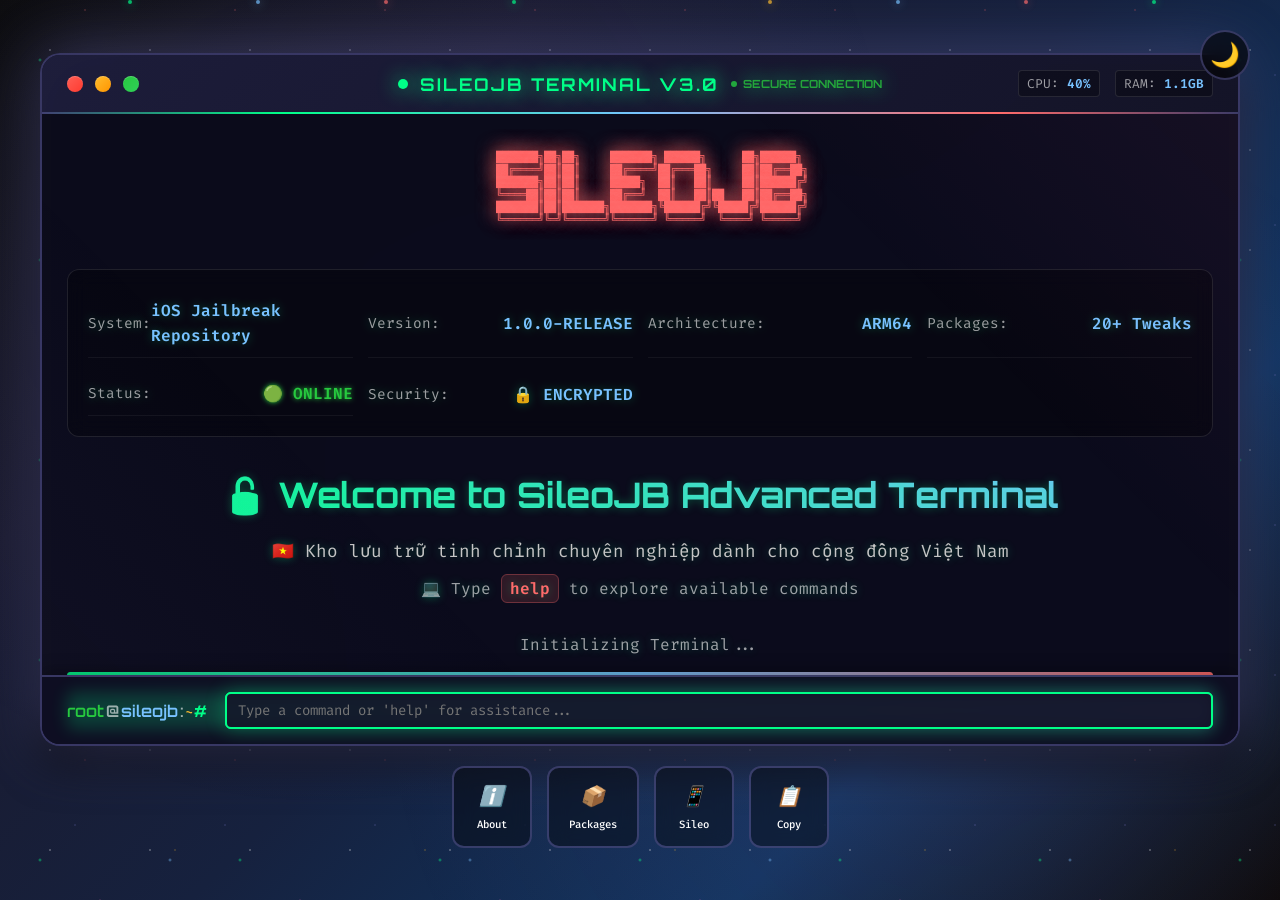
==== commit 1404f315: "New New" ====
--- a/index.html
+++ b/index.html
@@ -2,33 +2,194 @@
 <html lang="vi">
 <head>
     <meta charset="UTF-8">
-    <meta name="viewport" content="width=device-width, initial-scale=1.0">
-    <title>SileoJB</title>
+    <meta name="viewport" content="width=device-width, initial-scale=1.0, maximum-scale=5.0, user-scalable=yes">
+    <title>SileoJB - Advanced iOS Repository Terminal</title>
     <link rel="stylesheet" href="style.css">
-    <link href="https://fonts.googleapis.com/css2?family=Fira+Mono:wght@400;500;700&display=swap" rel="stylesheet">
+    <link href="https://fonts.googleapis.com/css2?family=Fira+Code:wght@300;400;500;600;700&family=Orbitron:wght@400;700;900&family=JetBrains+Mono:wght@400;500;600&display=swap" rel="stylesheet">
+    <link rel="icon" href="CydiaIcon.png" type="image/png">
+    <meta name="description" content="SileoJB - Kho lưu trữ tinh chỉnh iOS chuyên nghiệp dành cho cộng đồng Việt Nam">
+    <meta name="keywords" content="iOS, jailbreak, tweaks, sileo, cydia, repository, vietnam">
+    <meta name="theme-color" content="#00ff88">
+    
+    <!-- PWA Support -->
+    <meta name="apple-mobile-web-app-capable" content="yes">
+    <meta name="apple-mobile-web-app-status-bar-style" content="black-translucent">
+    <meta name="apple-mobile-web-app-title" content="SileoJB">
 </head>
 <body>
-    <div class="terminal-wrapper">
-        <div class="terminal-header">
-            <div class="terminal-buttons">
-                <span class="button close"></span>
-                <span class="button minimize"></span>
-                <span class="button maximize"></span>
+    <!-- Background Effects -->
+    <div class="bg-effects">
+        <div class="stars"></div>
+        <div class="twinkling"></div>
+        <div class="clouds"></div>
+    </div>
+
+    <!-- Floating Particles -->
+    <div class="particles">
+        <div class="particle"></div>
+        <div class="particle"></div>
+        <div class="particle"></div>
+        <div class="particle"></div>
+        <div class="particle"></div>
+        <div class="particle"></div>
+        <div class="particle"></div>
+        <div class="particle"></div>
+    </div>
+
+    <!-- Main Terminal Container -->
+    <div class="terminal-container">
+        <!-- Terminal Window -->
+        <div class="terminal-wrapper">
+            <!-- Terminal Header -->
+            <div class="terminal-header">
+                <div class="terminal-controls">
+                    <div class="control-buttons">
+                        <span class="control-btn close" title="Close" onclick="animateClose()"></span>
+                        <span class="control-btn minimize" title="Minimize" onclick="animateMinimize()"></span>
+                        <span class="control-btn maximize" title="Maximize" onclick="animateMaximize()"></span>
+                    </div>
+                    <div class="terminal-title">
+                        <div class="title-content">
+                            <span class="status-led"></span>
+                            <span class="title-text">SileoJB Terminal v3.0</span>
+                            <span class="connection-badge">
+                                <span class="badge-dot"></span>
+                                SECURE CONNECTION
+                            </span>
+                        </div>
+                    </div>
+                    <div class="terminal-info">
+                        <span class="cpu-usage">CPU: <span id="cpu">42%</span></span>
+                        <span class="memory-usage">RAM: <span id="ram">1.2GB</span></span>
+                    </div>
+                </div>
+                <div class="scan-line"></div>
             </div>
-            <div class="terminal-title">RootLess Support</div>
+
+            <!-- Terminal Body -->
+            <div class="terminal-body">
+                <div class="terminal-output" id="terminalOutput" role="log" aria-live="polite" aria-label="Terminal output">
+                    <!-- Boot Sequence -->
+                    <div class="boot-sequence">
+                        <div class="boot-logo">
+                            <div class="ascii-art">
+    ███████╗██╗██╗     ███████╗ ██████╗      ██╗██████╗ 
+    ██╔════╝██║██║     ██╔════╝██╔═══██╗     ██║██╔══██╗
+    ███████╗██║██║     █████╗  ██║   ██║     ██║██████╔╝
+    ╚════██║██║██║     ██╔══╝  ██║   ██║██   ██║██╔══██╗
+    ███████║██║███████╗███████╗╚██████╔╝╚█████╔╝██████╔╝
+    ╚══════╝╚═╝╚══════╝╚══════╝ ╚═════╝  ╚════╝ ╚═════╝ 
+                            </div>
+                        </div>
+                        
+                        <div class="system-info">
+                            <div class="info-grid">
+                                <div class="info-item">
+                                    <span class="info-label">System:</span>
+                                    <span class="info-value">iOS Jailbreak Repository</span>
+                                </div>
+                                <div class="info-item">
+                                    <span class="info-label">Version:</span>
+                                    <span class="info-value">1.0.0-RELEASE</span>
+                                </div>
+                                <div class="info-item">
+                                    <span class="info-label">Architecture:</span>
+                                    <span class="info-value">ARM64</span>
+                                </div>
+                                <div class="info-item">
+                                    <span class="info-label">Packages:</span>
+                                    <span class="info-value">20+ Tweaks</span>
+                                </div>
+                                <div class="info-item">
+                                    <span class="info-label">Status:</span>
+                                    <span class="info-value status-online">🟢 ONLINE</span>
+                                </div>
+                                <div class="info-item">
+                                    <span class="info-label">Security:</span>
+                                    <span class="info-value">🔒 ENCRYPTED</span>
+                                </div>
+                            </div>
+                        </div>
+
+                        <div class="welcome-message">
+                            <h1 class="welcome-title">🔓 Welcome to SileoJB Advanced Terminal</h1>
+                            <p class="welcome-subtitle">🇻🇳 Kho lưu trữ tinh chỉnh chuyên nghiệp dành cho cộng đồng Việt Nam</p>
+                            <p class="welcome-instruction">💻 Type <span class="command-highlight">help</span> to explore available commands</p>
+                        </div>
+
+                        <!-- Loading Progress -->
+                        <div class="loading-container">
+                            <div class="loading-text">Initializing Terminal...</div>
+                            <div class="progress-bar">
+                                <div class="progress-fill"></div>
+                            </div>
+                            <div class="loading-percentage">100%</div>
+                        </div>
+                    </div>
+                </div>
+
+                <!-- Terminal Input - Fixed Section -->
+                <div class="terminal-input-section">
+                    <div class="input-line">
+                        <span class="prompt" aria-hidden="true">
+                            <span style="color: var(--success-color);">root</span><span style="color: var(--text-muted);">@</span><span style="color: var(--accent-color);">sileojb</span><span style="color: var(--text-muted);">:</span><span style="color: var(--warning-color);">~</span><span style="color: var(--primary-color);"># </span>
+                        </span>
+                        <input 
+                            type="text" 
+                            id="commandInput" 
+                            class="terminal-input" 
+                            placeholder="Type a command or 'help' for assistance..." 
+                            autofocus 
+                            autocomplete="off"
+                            spellcheck="false"
+                            aria-label="Command input"
+                            role="textbox"
+                        >
+                        <div class="input-glow"></div>
+                    </div>
+                </div>
+            </div>
         </div>
-        <div class="terminal-body">
-            <div class="terminal-output">
-                <h1>Welcome to SileoJB</h1>
-                <p>Kho lưu trữ tinh chỉnh dành cho người dùng Việt Nam.</p>
-                <p>Nhập lệnh `help` để bắt đầu.</p>
-            </div>
-            <div class="terminal-input">
-                <span class="prompt">$</span>
-                <input type="text" id="commandInput" placeholder="Nhập lệnh..." autofocus>
+
+        <!-- Quick Actions Panel -->
+        <div class="quick-actions">
+            <div class="action-group">
+                <button class="action-btn" onclick="executeCommand('about')" title="About Repository">
+                    <i class="icon">ℹ️</i>
+                    <span>About</span>
+                </button>
+                <button class="action-btn" onclick="executeCommand('packages')" title="View Packages">
+                    <i class="icon">📦</i>
+                    <span>Packages</span>
+                </button>
+                <button class="action-btn" onclick="executeCommand('addsileo')" title="Add to Sileo">
+                    <i class="icon">📱</i>
+                    <span>Sileo</span>
+                </button>
+                <button class="action-btn" onclick="executeCommand('copy')" title="Copy URL">
+                    <i class="icon">📋</i>
+                    <span>Copy</span>
+                </button>
             </div>
         </div>
     </div>
+
+    <!-- Notification Container -->
+    <div id="notificationContainer" class="notification-container"></div>
+
+    <!-- Theme Toggle -->
+    <div class="theme-toggle" onclick="toggleTheme()" title="Toggle Theme">
+        <div class="theme-icon">🌓</div>
+    </div>
+
+    <!-- Audio Elements -->
+    <audio id="keySound" preload="auto">
+        <source src="sounds/key.mp3" type="audio/mpeg">
+    </audio>
+    <audio id="notificationSound" preload="auto">
+        <source src="sounds/notification.mp3" type="audio/mpeg">
+    </audio>
+
     <script src="script.js"></script>
 </body>
 </html>
--- a/style.css
+++ b/style.css
@@ -1,299 +1,1350 @@
+/* ====== CSS RESET & BASE STYLES ====== */
 * {
   margin: 0;
   padding: 0;
   box-sizing: border-box;
 }
 
+:root {
+  /* Color Palette */
+  --primary-color: #00ff88;
+  --secondary-color: #ff6b6b;
+  --accent-color: #78c2ff;
+  --warning-color: #ffbd2e;
+  --success-color: #27c93f;
+  --error-color: #ff5f56;
+  
+  /* Background Colors */
+  --bg-primary: #0a0a0a;
+  --bg-secondary: #1a1a2e;
+  --bg-tertiary: #16213e;
+  --bg-quaternary: #0f3460;
+  
+  /* Terminal Colors */
+  --terminal-bg: rgba(15, 15, 35, 0.95);
+  --terminal-border: rgba(120, 119, 198, 0.4);
+  --terminal-header: rgba(30, 30, 60, 0.95);
+  --terminal-input: rgba(20, 20, 40, 0.95);
+  
+  /* Text Colors */
+  --text-primary: #ffffff;
+  --text-secondary: #c5c5c5;
+  --text-muted: rgba(255, 255, 255, 0.6);
+  
+  /* Effects */
+  --glow-primary: 0 0 20px var(--primary-color);
+  --glow-secondary: 0 0 20px var(--secondary-color);
+  --glow-accent: 0 0 20px var(--accent-color);
+  
+  /* Fonts */
+  --font-mono: 'Fira Code', 'JetBrains Mono', 'Courier New', monospace;
+  --font-display: 'Orbitron', 'Arial Black', sans-serif;
+}
+
+/* ====== BODY & LAYOUT ====== */
 body {
-  font-family: 'Fira Mono', monospace;
+  font-family: var(--font-mono);
+  background: linear-gradient(135deg, var(--bg-primary) 0%, var(--bg-secondary) 25%, var(--bg-tertiary) 50%, var(--bg-quaternary) 75%, var(--bg-primary) 100%);
+  color: var(--text-primary);
+  min-height: 100vh;
+  overflow: hidden;
+  position: relative;
   display: flex;
+  align-items: center;
   justify-content: center;
-  align-items: center;
-  height: 100vh;
-  margin: 0;
-  padding: 0;
+  padding: 20px;
+}
+
+/* ====== BACKGROUND EFFECTS ====== */
+.bg-effects {
+  position: fixed;
+  top: 0;
+  left: 0;
+  width: 100%;
+  height: 100%;
+  pointer-events: none;
+  z-index: 0;
+}
+
+.stars {
+  position: absolute;
+  top: 0;
+  left: 0;
+  width: 100%;
+  height: 100%;
+  background: 
+    radial-gradient(2px 2px at 20% 30%, var(--primary-color), transparent),
+    radial-gradient(2px 2px at 40% 70%, var(--accent-color), transparent),
+    radial-gradient(1px 1px at 90% 40%, var(--secondary-color), transparent),
+    radial-gradient(1px 1px at 10% 80%, var(--warning-color), transparent);
+  background-size: 200px 200px, 300px 300px, 150px 150px, 250px 250px;
+  background-position: 0 0, 50px 50px, 100px 100px, 150px 150px;
+  animation: twinkle 20s linear infinite;
+  opacity: 0.6;
+}
+
+.twinkling {
+  position: absolute;
+  top: 0;
+  left: 0;
+  width: 200%;
+  height: 100%;
+  background: 
+    radial-gradient(circle, rgba(255, 255, 255, 0.8) 1px, transparent 1px),
+    radial-gradient(circle, rgba(120, 119, 198, 0.6) 1px, transparent 1px),
+    radial-gradient(circle, rgba(255, 119, 198, 0.4) 1px, transparent 1px);
+  background-size: 100px 100px, 150px 150px, 200px 200px;
+  animation: scroll 50s linear infinite;
+  opacity: 0.3;
+}
+
+.clouds {
+  position: absolute;
+  top: 0;
+  left: 0;
+  width: 100%;
+  height: 100%;
+  background: 
+    radial-gradient(circle at 25% 25%, rgba(120, 119, 198, 0.1) 0%, transparent 50%),
+    radial-gradient(circle at 75% 75%, rgba(255, 119, 198, 0.08) 0%, transparent 50%),
+    radial-gradient(circle at 50% 50%, rgba(120, 219, 255, 0.06) 0%, transparent 50%);
+  animation: drift 60s ease-in-out infinite alternate;
+}
+
+/* ====== FLOATING PARTICLES ====== */
+.particles {
+  position: fixed;
+  top: 0;
+  left: 0;
+  width: 100%;
+  height: 100%;
+  pointer-events: none;
+  z-index: 1;
+}
+
+.particle {
+  position: absolute;
+  width: 4px;
+  height: 4px;
+  background: var(--primary-color);
+  border-radius: 50%;
+  opacity: 0.7;
+  animation: float 15s linear infinite;
+  box-shadow: 0 0 10px var(--primary-color);
+}
+
+.particle:nth-child(1) { left: 10%; animation-delay: 0s; animation-duration: 20s; }
+.particle:nth-child(2) { left: 20%; animation-delay: 2s; animation-duration: 18s; background: var(--accent-color); box-shadow: 0 0 10px var(--accent-color); }
+.particle:nth-child(3) { left: 30%; animation-delay: 4s; animation-duration: 22s; background: var(--secondary-color); box-shadow: 0 0 10px var(--secondary-color); }
+.particle:nth-child(4) { left: 40%; animation-delay: 6s; animation-duration: 19s; }
+.particle:nth-child(5) { left: 60%; animation-delay: 8s; animation-duration: 21s; background: var(--warning-color); box-shadow: 0 0 10px var(--warning-color); }
+.particle:nth-child(6) { left: 70%; animation-delay: 10s; animation-duration: 17s; background: var(--accent-color); box-shadow: 0 0 10px var(--accent-color); }
+.particle:nth-child(7) { left: 80%; animation-delay: 12s; animation-duration: 23s; background: var(--secondary-color); box-shadow: 0 0 10px var(--secondary-color); }
+.particle:nth-child(8) { left: 90%; animation-delay: 14s; animation-duration: 20s; }
+
+/* ====== TERMINAL CONTAINER ====== */
+.terminal-container {
+  position: relative;
+  width: 100%;
+  max-width: 1200px;
+  z-index: 10;
+}
+
+/* ====== TERMINAL WRAPPER ====== */
+.terminal-wrapper {
+  background: var(--terminal-bg);
+  border-radius: 20px;
+  box-shadow: 
+    0 0 60px rgba(120, 119, 198, 0.4),
+    inset 0 0 60px rgba(255, 255, 255, 0.05),
+    0 20px 40px rgba(0, 0, 0, 0.8);
+  backdrop-filter: blur(20px);
+  border: 2px solid var(--terminal-border);
   overflow: hidden;
-  transition: background 0.5s ease, color 0.5s ease;
-}
-
-.liquid-glass-wrapper {
-  max-width: 800px;
-  width: 100%;
-  background: rgba(255, 255, 255, 0.05);
-  border-radius: 30px;
-  overflow: hidden;
-  box-shadow: 0 8px 32px rgba(0, 0, 0, 0.37);
-  border: 1px solid rgba(255, 255, 255, 0.18);
-  backdrop-filter: blur(10px);
-}
-
-.liquid-header, .liquid-hero, .liquid-main, .liquid-footer {
-  padding: 20px;
-  text-align: center;
-  background: transparent;
-}
-
-.liquid-header {
-  border-bottom: 1px solid rgba(255, 255, 255, 0.1);
-}
-
-.header-content h1 {
-  font-size: 2.5em;
-  margin-bottom: 10px;
-}
-
-.social-links a {
-  color: #fff;
-  margin: 0 10px;
-  font-size: 1.5em;
-  transition: opacity 0.3s;
-}
-
-.social-links a:hover {
-  opacity: 0.7;
-}
-
-.hero-content h2 {
-  font-size: 2em;
-  margin-bottom: 10px;
-}
-
-.button-group {
-  display: flex;
-  justify-content: center;
-  gap: 10px;
-  margin-top: 20px;
-}
-
-.button {
-  padding: 10px 20px;
-  border: none;
-  border-radius: 20px;
-  cursor: pointer;
-  font-weight: 600;
-  transition: transform 0.2s;
-  backdrop-filter: blur(5px);
-}
-
-.primary {
-  background: rgba(255, 255, 255, 0.2);
-  color: #fff;
-}
-
-.secondary {
-  background: rgba(0, 0, 0, 0.2);
-  color: #fff;
-}
-
-.button:hover {
-  transform: scale(1.05);
-}
-
-.repo-input {
-  margin-top: 30px;
-}
-
-.url-container {
-  display: flex;
-  margin-top: 10px;
-}
-
-.url-input {
-  flex: 1;
-  padding: 10px;
-  border: 1px solid rgba(255, 255, 255, 0.1);
-  background: rgba(255, 255, 255, 0.05);
-  color: #fff;
-  border-radius: 10px 0 0 10px;
-}
-
-.url-copy {
-  padding: 10px;
-  background: rgba(255, 255, 255, 0.2);
-  border: none;
-  color: #fff;
-  cursor: pointer;
-  border-radius: 0 10px 10px 0;
-  transition: background 0.3s;
-}
-
-.url-copy:hover {
-  background: rgba(255, 255, 255, 0.3);
-}
-
-.info-box {
-  background: rgba(255, 255, 255, 0.1);
-  padding: 20px;
-  border-radius: 15px;
-  backdrop-filter: blur(5px);
-  border: 1px solid rgba(255, 255, 255, 0.18);
-}
-
-.liquid-footer {
-  border-top: 1px solid rgba(255, 255, 255, 0.1);
-  font-size: 0.8em;
-}
-
-/* Terminal wrapper */
-.terminal-wrapper {
-  width: 90%;
-  max-width: 800px; /* Điều chỉnh kích thước tối đa */
-  height: 70%; /* Điều chỉnh chiều cao cho hài hòa */
-  background: rgba(255, 255, 255, 0.1);
-  border-radius: 8px;
-  box-shadow: 0 4px 10px rgba(0, 0, 0, 0.5);
-  backdrop-filter: blur(10px); /* Hiệu ứng kính mờ */
-  overflow: hidden;
-  display: flex;
-  flex-direction: column;
-  transition: backdrop-filter 0.5s ease, background 0.5s ease;
-}
-
-/* Terminal header */
+  position: relative;
+  transition: all 0.5s cubic-bezier(0.4, 0, 0.2, 1);
+  animation: terminalEntrance 1.5s cubic-bezier(0.4, 0, 0.2, 1);
+}
+
+.terminal-wrapper::before {
+  content: '';
+  position: absolute;
+  top: 0;
+  left: 0;
+  right: 0;
+  bottom: 0;
+  background: linear-gradient(45deg, 
+    rgba(120, 119, 198, 0.05) 0%, 
+    transparent 30%, 
+    transparent 70%, 
+    rgba(255, 119, 198, 0.05) 100%);
+  pointer-events: none;
+  z-index: 1;
+}
+
+.terminal-wrapper:hover {
+  box-shadow: 
+    0 0 80px rgba(120, 119, 198, 0.6),
+    inset 0 0 60px rgba(255, 255, 255, 0.08),
+    0 25px 50px rgba(0, 0, 0, 0.9);
+  border-color: rgba(120, 119, 198, 0.6);
+  transform: translateY(-2px);
+}
+
+/* ====== TERMINAL HEADER ====== */
 .terminal-header {
+  background: linear-gradient(135deg, var(--terminal-header) 0%, rgba(20, 20, 40, 0.98) 100%);
+  padding: 15px 25px;
+  position: relative;
+  z-index: 2;
+  border-bottom: 2px solid var(--terminal-border);
+}
+
+.terminal-controls {
   display: flex;
   align-items: center;
   justify-content: space-between;
-  background: rgba(0, 0, 0, 0.2);
-  padding: 10px 15px;
-  border-bottom: 2px solid rgba(255, 255, 255, 0.1);
-}
-
-.terminal-buttons {
+  position: relative;
+}
+
+.control-buttons {
   display: flex;
-  gap: 8px;
-}
-
-.terminal-buttons .button {
-  width: 12px;
-  height: 12px;
+  gap: 12px;
+  z-index: 3;
+}
+
+.control-btn {
+  width: 16px;
+  height: 16px;
   border-radius: 50%;
-  display: inline-block;
-}
-
-.terminal-buttons .close {
-  background: #ff5f56;
-}
-
-.terminal-buttons .minimize {
-  background: #ffbd2e;
-}
-
-.terminal-buttons .maximize {
-  background: #27c93f;
-}
-
+  cursor: pointer;
+  position: relative;
+  transition: all 0.3s cubic-bezier(0.4, 0, 0.2, 1);
+  box-shadow: inset 0 1px 0 rgba(255, 255, 255, 0.2);
+}
+
+.control-btn::before {
+  content: '';
+  position: absolute;
+  top: 50%;
+  left: 50%;
+  transform: translate(-50%, -50%);
+  width: 8px;
+  height: 8px;
+  border-radius: 50%;
+  opacity: 0;
+  transition: opacity 0.3s ease;
+  background: rgba(255, 255, 255, 0.8);
+}
+
+.control-btn:hover {
+  transform: scale(1.2);
+  box-shadow: 
+    inset 0 1px 0 rgba(255, 255, 255, 0.4),
+    0 0 15px currentColor;
+}
+
+.control-btn:hover::before {
+  opacity: 1;
+}
+
+.control-btn:active {
+  transform: scale(0.95);
+}
+
+.close {
+  background: linear-gradient(135deg, #ff5f56, #ff3b30);
+}
+
+.minimize {
+  background: linear-gradient(135deg, #ffbd2e, #ff9500);
+}
+
+.maximize {
+  background: linear-gradient(135deg, #27c93f, #30d158);
+}
+
+/* ====== TERMINAL TITLE ====== */
 .terminal-title {
-  color: #c5c5c5;
-  font-size: 0.9em;
-}
-
-/* Terminal body */
-.terminal-body {
-  flex: 1;
-  overflow-y: auto; /* Cho phép cuộn nội dung */
-  padding: 15px;
-  font-size: 1em;
-  line-height: 1.5;
-}
-
-/* Terminal output */
-.terminal-output {
-  white-space: pre-wrap;
-  font-size: 0.9em;
-  overflow-y: auto; /* Cho phép cuộn nội dung */
-}
-
-/* Terminal input (cố định ở phía dưới) */
-.terminal-input {
+  position: absolute;
+  left: 50%;
+  top: 50%;
+  transform: translate(-50%, -50%);
+  z-index: 2;
+}
+
+.title-content {
   display: flex;
   align-items: center;
-  padding: 10px;
-  background: rgba(0, 0, 0, 0.2);
-  border-top: 2px solid rgba(255, 255, 255, 0.1);
-  position: sticky; /* Cố định ở phía dưới */
+  gap: 12px;
+  font-family: var(--font-display);
+  font-weight: 700;
+  color: var(--primary-color);
+  text-shadow: var(--glow-primary);
+  animation: titleGlow 3s ease-in-out infinite alternate;
+}
+
+.status-led {
+  width: 10px;
+  height: 10px;
+  background: var(--primary-color);
+  border-radius: 50%;
+  animation: pulse 2s ease-in-out infinite;
+  box-shadow: var(--glow-primary);
+}
+
+.title-text {
+  font-size: 1.1em;
+  letter-spacing: 2px;
+  text-transform: uppercase;
+}
+
+.connection-badge {
+  display: flex;
+  align-items: center;
+  gap: 6px;
+  font-size: 0.7em;
+  color: var(--success-color);
+  opacity: 0.8;
+}
+
+.badge-dot {
+  width: 6px;
+  height: 6px;
+  background: var(--success-color);
+  border-radius: 50%;
+  animation: pulse 1.5s ease-in-out infinite;
+}
+
+/* ====== TERMINAL INFO ====== */
+.terminal-info {
+  display: flex;
+  gap: 15px;
+  font-size: 0.8em;
+  color: var(--text-muted);
+  z-index: 3;
+}
+
+.cpu-usage, .memory-usage {
+  padding: 4px 8px;
+  background: rgba(0, 0, 0, 0.3);
+  border-radius: 4px;
+  border: 1px solid rgba(255, 255, 255, 0.1);
+}
+
+#cpu, #ram {
+  color: var(--accent-color);
+  font-weight: 600;
+}
+
+/* ====== SCAN LINE EFFECT ====== */
+.scan-line {
+  position: absolute;
+  bottom: -2px;
+  left: 0;
+  width: 100%;
+  height: 2px;
+  background: linear-gradient(90deg, 
+    transparent 0%, 
+    var(--primary-color) 20%, 
+    var(--accent-color) 50%, 
+    var(--secondary-color) 80%, 
+    transparent 100%);
+  animation: scan 3s linear infinite;
+}
+
+/* ====== TERMINAL BODY ====== */
+.terminal-body {
+  position: relative;
+  height: 70vh;
+  display: flex;
+  flex-direction: column;
+  background: rgba(10, 10, 25, 0.8);
+}
+
+/* ====== TERMINAL OUTPUT ====== */
+.terminal-output {
+  flex: 1;
+  padding: 25px;
+  overflow-y: auto;
+  overflow-x: hidden;
+  color: var(--primary-color);
+  text-shadow: 0 0 10px rgba(0, 255, 136, 0.3);
+  line-height: 1.6;
+  scroll-behavior: smooth;
+}
+
+/* ====== TERMINAL INPUT SECTION - FIXED ====== */
+.terminal-input-section {
+  position: sticky;
   bottom: 0;
-}
-
-.terminal-input .prompt {
-  color: #00ff00;
-  margin-right: 5px;
-}
-
-.terminal-input input {
+  left: 0;
+  right: 0;
+  background: rgba(15, 15, 35, 0.98);
+  border-top: 2px solid var(--terminal-border);
+  padding: 15px 25px;
+  z-index: 100;
+  backdrop-filter: blur(10px);
+  box-shadow: 0 -5px 15px rgba(0, 0, 0, 0.3);
+  min-height: 60px;
+}
+
+.input-line {
+  display: flex;
+  align-items: center;
+  position: relative;
+}
+
+.prompt {
+  font-family: var(--font-mono);
+  font-weight: 600;
+  margin-right: 8px;
+  white-space: nowrap;
+  user-select: none;
+}
+
+.terminal-input {
   flex: 1;
   background: transparent;
   border: none;
-  color: inherit;
-  font-family: inherit;
+  color: var(--text-primary);
+  font-family: var(--font-mono);
+  font-size: 14px;
+  outline: none;
+  padding: 8px 12px;
+  border-radius: 6px;
+  background: rgba(20, 20, 40, 0.6);
+  border: 1px solid rgba(120, 119, 198, 0.3);
+  transition: all 0.3s cubic-bezier(0.4, 0, 0.2, 1);
+}
+
+.terminal-input:focus {
+  border-color: var(--primary-color);
+  box-shadow: 0 0 20px rgba(0, 255, 136, 0.3);
+  background: rgba(20, 20, 40, 0.8);
+}
+
+.input-glow {
+  position: absolute;
+  top: 0;
+  left: 0;
+  right: 0;
+  bottom: 0;
+  border-radius: 6px;
+  background: linear-gradient(45deg, var(--primary-color), var(--accent-color));
+  opacity: 0;
+  z-index: -1;
+  transition: opacity 0.3s ease;
+  filter: blur(8px);
+}
+
+.terminal-input:focus + .input-glow {
+  opacity: 0.2;
+}
+
+/* ====== CUSTOM SCROLLBAR ====== */
+.terminal-body::-webkit-scrollbar {
+  width: 10px;
+}
+
+.terminal-body::-webkit-scrollbar-track {
+  background: rgba(255, 255, 255, 0.05);
+  border-radius: 5px;
+}
+
+.terminal-body::-webkit-scrollbar-thumb {
+  background: linear-gradient(180deg, var(--primary-color) 0%, var(--accent-color) 100%);
+  border-radius: 5px;
+  transition: background 0.3s ease;
+}
+
+.terminal-body::-webkit-scrollbar-thumb:hover {
+  background: linear-gradient(180deg, var(--accent-color) 0%, var(--primary-color) 100%);
+}
+
+/* ====== TERMINAL OUTPUT ====== */
+.terminal-output {
+  color: var(--primary-color);
+  text-shadow: 0 0 10px rgba(0, 255, 136, 0.3);
+  line-height: 1.6;
+}
+
+/* ====== BOOT SEQUENCE ====== */
+.boot-sequence {
+  animation: fadeInUp 2s ease-out;
+}
+
+.boot-logo {
+  text-align: center;
+  margin-bottom: 30px;
+}
+
+.ascii-art {
+  font-family: var(--font-mono);
+  font-size: 0.65em;
+  color: var(--secondary-color);
+  text-shadow: var(--glow-secondary);
+  animation: logoGlow 4s ease-in-out infinite alternate;
+  white-space: pre;
+  line-height: 1.2;
+}
+
+/* ====== SYSTEM INFO ====== */
+.system-info {
+  margin: 30px 0;
+  padding: 20px;
+  background: rgba(0, 0, 0, 0.3);
+  border-radius: 12px;
+  border: 1px solid rgba(255, 255, 255, 0.1);
+  backdrop-filter: blur(10px);
+}
+
+.info-grid {
+  display: grid;
+  grid-template-columns: repeat(auto-fit, minmax(250px, 1fr));
+  gap: 15px;
+}
+
+.info-item {
+  display: flex;
+  justify-content: space-between;
+  align-items: center;
+  padding: 8px 0;
+  border-bottom: 1px solid rgba(255, 255, 255, 0.05);
+}
+
+.info-item:last-child {
+  border-bottom: none;
+}
+
+.info-label {
+  color: var(--text-muted);
+  font-size: 0.9em;
+}
+
+.info-value {
+  color: var(--accent-color);
+  font-weight: 600;
+}
+
+.status-online {
+  color: var(--success-color) !important;
+  text-shadow: 0 0 5px var(--success-color);
+}
+
+/* ====== WELCOME MESSAGE ====== */
+.welcome-message {
+  text-align: center;
+  margin: 30px 0;
+}
+
+.welcome-title {
+  font-family: var(--font-display);
+  font-size: 2.2em;
+  margin-bottom: 15px;
+  background: linear-gradient(45deg, var(--primary-color), var(--accent-color), var(--secondary-color));
+  background-size: 200% 200%;
+  -webkit-background-clip: text;
+  -webkit-text-fill-color: transparent;
+  background-clip: text;
+  animation: gradientShift 4s ease-in-out infinite;
+}
+
+.welcome-subtitle {
+  font-size: 1.1em;
+  color: var(--text-secondary);
+  margin-bottom: 10px;
+}
+
+.welcome-instruction {
+  color: var(--text-muted);
+}
+
+.command-highlight {
+  color: var(--secondary-color);
+  background: rgba(255, 107, 107, 0.15);
+  padding: 3px 8px;
+  border-radius: 6px;
+  font-weight: 600;
+  border: 1px solid rgba(255, 107, 107, 0.3);
+}
+
+/* ====== LOADING ANIMATION ====== */
+.loading-container {
+  margin-top: 30px;
+  text-align: center;
+}
+
+.loading-text {
+  color: var(--text-muted);
+  margin-bottom: 15px;
+  animation: typewriter 2s steps(20) infinite;
+}
+
+.progress-bar {
+  width: 100%;
+  height: 6px;
+  background: rgba(255, 255, 255, 0.1);
+  border-radius: 3px;
+  overflow: hidden;
+  margin-bottom: 10px;
+  position: relative;
+}
+
+.progress-fill {
+  height: 100%;
+  background: linear-gradient(90deg, var(--primary-color), var(--accent-color), var(--secondary-color));
+  border-radius: 3px;
+  animation: progressLoad 3s ease-in-out;
+  box-shadow: 0 0 10px var(--primary-color);
+}
+
+.loading-percentage {
+  color: var(--primary-color);
+  font-weight: 600;
+  animation: countUp 3s ease-in-out;
+}
+
+/* ====== TERMINAL INPUT ====== */
+.terminal-input-container {
+  margin-top: 30px;
+  padding: 20px;
+  background: var(--terminal-input);
+  border-radius: 12px;
+  border: 2px solid var(--terminal-border);
+  position: relative;
+}
+
+.terminal-input-container::before {
+  content: '';
+  position: absolute;
+  top: -2px;
+  left: 0;
+  width: 100%;
+  height: 2px;
+  background: linear-gradient(90deg, 
+    transparent 0%, 
+    var(--accent-color) 20%, 
+    var(--secondary-color) 50%, 
+    var(--primary-color) 80%, 
+    transparent 100%);
+  animation: scan 2.5s linear infinite reverse;
+}
+
+.input-line {
+  display: flex;
+  align-items: center;
+  gap: 10px;
+}
+
+.prompt {
+  font-family: var(--font-display);
+  font-weight: 600;
+  display: flex;
+  align-items: center;
+  gap: 2px;
+  animation: promptPulse 3s ease-in-out infinite;
+}
+
+.prompt-user {
+  color: var(--success-color);
+}
+
+.prompt-separator {
+  color: var(--text-muted);
+}
+
+.prompt-host {
+  color: var(--accent-color);
+}
+
+.prompt-path {
+  color: var(--warning-color);
+}
+
+.prompt-symbol {
+  color: var(--primary-color);
+  text-shadow: var(--glow-primary);
+}
+
+.command-input {
+  flex: 1;
+  background: transparent;
+  border: none;
+  color: var(--text-primary);
+  font-family: var(--font-mono);
   font-size: 1em;
   outline: none;
-}
-
-/* Toast thông báo */
-.toast {
+  text-shadow: 0 0 5px rgba(255, 255, 255, 0.3);
+  padding: 5px 0;
+}
+
+.command-input::placeholder {
+  color: var(--text-muted);
+  font-style: italic;
+  opacity: 0.7;
+}
+
+.command-input:focus {
+  text-shadow: 0 0 10px var(--primary-color);
+}
+
+.input-cursor {
+  width: 2px;
+  height: 20px;
+  background: var(--primary-color);
+  animation: blink 1.2s linear infinite;
+  box-shadow: 0 0 8px var(--primary-color);
+}
+
+/* ====== QUICK ACTIONS ====== */
+.quick-actions {
+  margin-top: 20px;
+  text-align: center;
+}
+
+.action-group {
+  display: flex;
+  justify-content: center;
+  gap: 15px;
+  flex-wrap: wrap;
+}
+
+.action-btn {
+  display: flex;
+  flex-direction: column;
+  align-items: center;
+  gap: 8px;
+  padding: 15px 20px;
+  background: rgba(0, 0, 0, 0.4);
+  border: 2px solid var(--terminal-border);
+  border-radius: 12px;
+  color: var(--text-primary);
+  font-family: var(--font-mono);
+  cursor: pointer;
+  transition: all 0.3s cubic-bezier(0.4, 0, 0.2, 1);
+  backdrop-filter: blur(10px);
+  min-width: 80px;
+}
+
+.action-btn:hover {
+  background: rgba(120, 119, 198, 0.2);
+  border-color: var(--primary-color);
+  transform: translateY(-3px);
+  box-shadow: 0 10px 20px rgba(120, 119, 198, 0.3);
+}
+
+.action-btn:active {
+  transform: translateY(-1px);
+}
+
+.action-btn .icon {
+  font-size: 1.5em;
+}
+
+.action-btn span {
+  font-size: 0.8em;
+  font-weight: 500;
+}
+
+/* ====== NOTIFICATIONS ====== */
+.notification-container {
   position: fixed;
-  bottom: 20px;
-  left: 50%;
-  transform: translateX(-50%);
-  background: rgba(0, 0, 0, 0.8);
-  color: #fff;
-  padding: 10px 20px;
-  border-radius: 5px;
-  opacity: 0;
-  transition: opacity 0.3s ease, transform 0.3s ease;
+  bottom: 30px;
+  right: 30px;
   z-index: 1000;
-}
-
-.toast.show {
-  opacity: 1;
-  transform: translateX(-50%) translateY(-10px);
-}
-
-/* Hiệu ứng kính mờ */
+  max-width: 400px;
+}
+
+.notification {
+  background: linear-gradient(135deg, rgba(120, 119, 198, 0.95) 0%, rgba(255, 119, 198, 0.9) 100%);
+  color: var(--text-primary);
+  padding: 15px 20px;
+  border-radius: 12px;
+  margin-bottom: 10px;
+  box-shadow: 0 10px 30px rgba(120, 119, 198, 0.4);
+  backdrop-filter: blur(15px);
+  border: 1px solid rgba(255, 255, 255, 0.2);
+  animation: slideInRight 0.5s cubic-bezier(0.4, 0, 0.2, 1);
+  position: relative;
+  overflow: hidden;
+}
+
+.notification::before {
+  content: '';
+  position: absolute;
+  top: 0;
+  left: -100%;
+  width: 100%;
+  height: 100%;
+  background: linear-gradient(90deg, transparent, rgba(255, 255, 255, 0.2), transparent);
+  animation: shimmer 2s infinite;
+}
+
+.notification.success {
+  background: linear-gradient(135deg, rgba(39, 201, 63, 0.95) 0%, rgba(48, 209, 88, 0.9) 100%);
+}
+
+.notification.error {
+  background: linear-gradient(135deg, rgba(255, 95, 86, 0.95) 0%, rgba(255, 59, 48, 0.9) 100%);
+}
+
+.notification.warning {
+  background: linear-gradient(135deg, rgba(255, 189, 46, 0.95) 0%, rgba(255, 149, 0, 0.9) 100%);
+}
+
+/* ====== THEME TOGGLE ====== */
+.theme-toggle {
+  position: fixed;
+  top: 30px;
+  right: 30px;
+  width: 50px;
+  height: 50px;
+  background: rgba(0, 0, 0, 0.6);
+  border: 2px solid var(--terminal-border);
+  border-radius: 50%;
+  display: flex;
+  align-items: center;
+  justify-content: center;
+  cursor: pointer;
+  transition: all 0.3s ease;
+  backdrop-filter: blur(10px);
+  z-index: 1000;
+}
+
+.theme-toggle:hover {
+  background: rgba(120, 119, 198, 0.3);
+  border-color: var(--primary-color);
+  transform: scale(1.1);
+}
+
+.theme-icon {
+  font-size: 1.5em;
+  transition: transform 0.3s ease;
+}
+
+.theme-toggle:hover .theme-icon {
+  transform: rotate(180deg);
+}
+
+/* ====== LIGHT MODE ====== */
+body.light-mode {
+  --bg-primary: #f0f0f0;
+  --bg-secondary: #e8e8f0;
+  --bg-tertiary: #e0e0e8;
+  --bg-quaternary: #d8d8e0;
+  --terminal-bg: rgba(255, 255, 255, 0.95);
+  --terminal-border: rgba(70, 130, 180, 0.4);
+  --terminal-header: rgba(240, 240, 250, 0.95);
+  --terminal-input: rgba(250, 250, 255, 0.95);
+  --text-primary: #333333;
+  --text-secondary: #555555;
+  --text-muted: rgba(0, 0, 0, 0.6);
+  --primary-color: #007700;
+  --accent-color: #4682b4;
+}
+
+/* ====== RESPONSIVE DESIGN ====== */
+@media (max-width: 768px) {
+  .terminal-container {
+    padding: 10px;
+  }
+  
+  .terminal-wrapper {
+    border-radius: 15px;
+  }
+  
+  .terminal-header {
+    padding: 12px 20px;
+  }
+  
+  .title-text {
+    font-size: 0.9em;
+    letter-spacing: 1px;
+  }
+  
+  .terminal-body {
+    padding: 20px 15px;
+    max-height: 60vh;
+  }
+  
+  .welcome-title {
+    font-size: 1.8em;
+  }
+  
+  .info-grid {
+    grid-template-columns: 1fr;
+  }
+  
+  .action-group {
+    gap: 10px;
+  }
+  
+  .action-btn {
+    padding: 12px 15px;
+    min-width: 70px;
+  }
+  
+  .quick-actions {
+    margin-top: 15px;
+  }
+  
+  .notification-container {
+    bottom: 20px;
+    right: 20px;
+    left: 20px;
+    max-width: none;
+  }
+}
+
+@media (max-width: 480px) {
+  body {
+    padding: 10px;
+  }
+  
+  .terminal-header {
+    padding: 10px 15px;
+  }
+  
+  .terminal-info {
+    display: none;
+  }
+  
+  .connection-badge {
+    display: none;
+  }
+  
+  .ascii-art {
+    font-size: 0.45em;
+  }
+  
+  .welcome-title {
+    font-size: 1.5em;
+  }
+}
+
+/* ====== ANIMATIONS ====== */
+@keyframes terminalEntrance {
+  0% {
+    opacity: 0;
+    transform: scale(0.8) translateY(100px);
+  }
+  100% {
+    opacity: 1;
+    transform: scale(1) translateY(0);
+  }
+}
+
+@keyframes twinkle {
+  0%, 100% { opacity: 0.6; }
+  50% { opacity: 1; }
+}
+
+@keyframes scroll {
+  0% { transform: translateX(0); }
+  100% { transform: translateX(-50%); }
+}
+
+@keyframes drift {
+  0%, 100% { transform: translateY(0px) rotate(0deg); }
+  50% { transform: translateY(-20px) rotate(10deg); }
+}
+
+@keyframes float {
+  0% { transform: translateY(100vh) rotate(0deg); opacity: 0; }
+  10% { opacity: 1; }
+  90% { opacity: 1; }
+  100% { transform: translateY(-100px) rotate(360deg); opacity: 0; }
+}
+
+@keyframes pulse {
+  0%, 100% { opacity: 1; transform: scale(1); }
+  50% { opacity: 0.7; transform: scale(1.05); }
+}
+
+@keyframes titleGlow {
+  0% { text-shadow: 0 0 20px var(--primary-color); }
+  100% { text-shadow: 0 0 30px var(--primary-color), 0 0 40px var(--primary-color); }
+}
+
+@keyframes logoGlow {
+  0% { text-shadow: 0 0 20px var(--secondary-color); }
+  100% { text-shadow: 0 0 30px var(--secondary-color), 0 0 40px var(--secondary-color); }
+}
+
+@keyframes gradientShift {
+  0% { background-position: 0% 50%; }
+  50% { background-position: 100% 50%; }
+  100% { background-position: 0% 50%; }
+}
+
+@keyframes scan {
+  0% { transform: translateX(-100%); }
+  100% { transform: translateX(100%); }
+}
+
+/* ====== IMPROVED LIGHT THEME ====== */
+.light-mode {
+  --bg-primary: #f8f9fa;
+  --bg-secondary: #e9ecef;
+  --bg-tertiary: #dee2e6;
+  --bg-quaternary: #ced4da;
+  
+  --terminal-bg: rgba(255, 255, 255, 0.95);
+  --terminal-border: rgba(108, 117, 125, 0.4);
+  --terminal-header: rgba(248, 249, 250, 0.95);
+  --terminal-input: rgba(255, 255, 255, 0.95);
+  
+  --text-primary: #212529;
+  --text-secondary: #495057;
+  --text-muted: rgba(0, 0, 0, 0.6);
+  
+  --primary-color: #198754;
+  --secondary-color: #dc3545;
+  --accent-color: #0d6efd;
+  --warning-color: #fd7e14;
+  --success-color: #198754;
+  --error-color: #dc3545;
+}
+
+.light-mode .terminal-output {
+  color: var(--primary-color);
+  text-shadow: 0 0 10px rgba(25, 135, 84, 0.2);
+}
+
+.light-mode .terminal-input {
+  background: rgba(248, 249, 250, 0.8);
+  border: 1px solid rgba(108, 117, 125, 0.3);
+  color: var(--text-primary);
+}
+
+.light-mode .terminal-input:focus {
+  border-color: var(--primary-color);
+  box-shadow: 0 0 20px rgba(25, 135, 84, 0.2);
+  background: rgba(255, 255, 255, 0.9);
+}
+
+.light-mode .terminal-input-section {
+  background: rgba(248, 249, 250, 0.98);
+  border-top: 2px solid var(--terminal-border);
+}
+
+.light-mode .stars {
+  opacity: 0.2;
+}
+
+.light-mode .particles .particle {
+  opacity: 0.3;
+}
+
+/* ====== ENHANCED MOBILE RESPONSIVE ====== */
+@media (max-width: 768px) {
+  .terminal-container {
+    width: 100%;
+    max-width: none;
+    padding: 5px;
+  }
+  
+  .terminal-wrapper {
+    border-radius: 15px;
+    margin: 0;
+    height: 100vh;
+    max-height: 100vh;
+  }
+  
+  .terminal-body {
+    height: calc(100vh - 120px);
+  }
+  
+  .terminal-output {
+    padding: 15px;
+    font-size: 13px;
+  }
+  
+  .terminal-header {
+    padding: 10px 15px;
+    flex-wrap: wrap;
+  }
+  
+  .terminal-title .title-text {
+    font-size: 0.9em;
+    letter-spacing: 1px;
+  }
+  
+  .terminal-title .subtitle {
+    display: none;
+  }
+  
+  .system-status {
+    display: flex;
+    gap: 8px;
+  }
+  
+  .system-status .status-item {
+    font-size: 11px;
+  }
+  
+  .ascii-art {
+    font-size: 0.4em;
+    line-height: 1.2;
+  }
+  
+  .welcome-title {
+    font-size: 1.3em;
+  }
+  
+  .welcome-subtitle {
+    font-size: 0.9em;
+  }
+  
+  .terminal-input {
+    font-size: 14px;
+    padding: 10px 12px;
+  }
+  
+  .prompt {
+    font-size: 12px;
+  }
+  
+  .info-grid {
+    grid-template-columns: 1fr;
+    gap: 8px;
+  }
+  
+  .notification {
+    right: 10px;
+    max-width: calc(100vw - 20px);
+    font-size: 14px;
+  }
+  
+  /* Mobile responsive cho command và response */
+  .command-line {
+    max-width: 95%;
+    font-size: 12px;
+    padding: 8px 15px;
+  }
+  
+  .response-container {
+    max-width: 98%;
+  }
+  
+  .response-container pre {
+    font-size: 12px;
+    padding: 10px 15px;
+  }
+}
+
+@media (max-width: 480px) {
+  .terminal-output {
+    padding: 10px;
+    font-size: 12px;
+  }
+  
+  .terminal-input-section {
+    padding: 8px 12px;
+  }
+  
+  .ascii-art {
+    font-size: 0.3em;
+  }
+  
+  .welcome-title {
+    font-size: 1.1em;
+  }
+  
+  .welcome-subtitle {
+    font-size: 0.8em;
+  }
+  
+  .terminal-input {
+    font-size: 13px;
+    padding: 8px 10px;
+  }
+}
+
+/* ====== LANDSCAPE MOBILE ====== */
+@media (max-height: 500px) and (orientation: landscape) {
+  .terminal-body {
+    height: calc(100vh - 80px);
+  }
+  
+  .ascii-art {
+    display: none;
+  }
+  
+  .system-info {
+    display: none;
+  }
+  
+  .welcome-message {
+    margin: 10px 0;
+  }
+  
+  .loading-container {
+    display: none;
+  }
+}
+
+/* ====== IMPROVED SCROLLING ====== */
+.terminal-output::-webkit-scrollbar {
+  width: 8px;
+}
+
+.terminal-output::-webkit-scrollbar-track {
+  background: rgba(255, 255, 255, 0.05);
+  border-radius: 4px;
+}
+
+.terminal-output::-webkit-scrollbar-thumb {
+  background: linear-gradient(180deg, var(--primary-color) 0%, var(--accent-color) 100%);
+  border-radius: 4px;
+  transition: background 0.3s ease;
+}
+
+.terminal-output::-webkit-scrollbar-thumb:hover {
+  background: linear-gradient(180deg, var(--accent-color) 0%, var(--primary-color) 100%);
+}
+
+/* ====== PERFORMANCE OPTIMIZATIONS ====== */
 .terminal-wrapper {
-  backdrop-filter: blur(10px);
-  background: rgba(255, 255, 255, 0.1);
-  transition: backdrop-filter 0.5s ease, background 0.5s ease;
-}
-
-/* Chế độ tối */
-body.dark-mode {
-  background: #1e1e1e;
-  color: #c5c5c5;
-}
-
-body.dark-mode .terminal-wrapper {
-  background: rgba(45, 45, 45, 0.9);
-}
-
-/* Chế độ sáng */
-body.light-mode {
-  background: #f5f5f5;
-  color: #333;
-}
-
-body.light-mode .terminal-wrapper {
-  background: rgba(255, 255, 255, 0.8);
-  box-shadow: 0 4px 10px rgba(0, 0, 0, 0.2);
-}
-
-body.light-mode .terminal-header {
-  background: rgba(240, 240, 240, 0.9);
-}
-
-body.light-mode .terminal-input {
-  background: rgba(240, 240, 240, 0.9);
-}
-
-body.light-mode .prompt {
-  color: #007700;
-}
-
-/* Đảm bảo giao diện responsive */
-@media (max-width: 768px) {
-  .terminal-wrapper {
-    width: 95%;
-    height: 80%; /* Điều chỉnh chiều cao cho thiết bị nhỏ */
-  }
-}
+  will-change: transform;
+  transform: translateZ(0);
+}
+
+/* ====== COMMAND LINE STYLING ====== */
+.command-line {
+  margin: 15px auto;
+  max-width: 80%;
+  background: rgba(0, 0, 0, 0.3);
+  border-radius: 8px;
+  padding: 12px 20px;
+  border: 1px solid rgba(255, 255, 255, 0.1);
+  backdrop-filter: blur(5px);
+  box-shadow: 0 2px 10px rgba(0, 0, 0, 0.2);
+  text-align: center;
+  font-family: var(--font-mono);
+  animation: fadeInText 0.2s ease-in-out;
+}
+
+.response-container {
+  contain: layout style;
+  text-align: center;
+  margin: 15px auto;
+  max-width: 90%;
+  animation: fadeInText 0.3s ease-in-out;
+}
+
+.response-container pre {
+  display: inline-block;
+  text-align: left;
+  background: rgba(0, 0, 0, 0.2);
+  border-radius: 8px;
+  padding: 15px 20px;
+  border: 1px solid rgba(255, 255, 255, 0.1);
+  backdrop-filter: blur(5px);
+  box-shadow: 0 4px 15px rgba(0, 0, 0, 0.3);
+}
+
+.fade-in-text {
+  will-change: opacity;
+}
+
+/* ====== FOCUS IMPROVEMENTS ====== */
+.terminal-input:focus {
+  outline: 2px solid var(--primary-color);
+  outline-offset: -2px;
+}
+
+/* ====== ACCESSIBILITY ====== */
+@media (prefers-reduced-motion: reduce) {
+  * {
+    animation-duration: 0.01ms !important;
+    animation-iteration-count: 1 !important;
+    transition-duration: 0.01ms !important;
+  }
+}
+
+.sr-only {
+  position: absolute;
+  width: 1px;
+  height: 1px;
+  padding: 0;
+  margin: -1px;
+  overflow: hidden;
+  clip: rect(0, 0, 0, 0);
+  white-space: nowrap;
+  border: 0;
+}
+
+@keyframes progressLoad {
+  0% { width: 0%; }
+  100% { width: 100%; }
+}
+
+@keyframes typewriter {
+  0%, 100% { opacity: 1; }
+  50% { opacity: 0.5; }
+}
+
+@keyframes countUp {
+  0% { opacity: 0; }
+  100% { opacity: 1; }
+}
+
+@keyframes promptPulse {
+  0%, 100% { opacity: 1; }
+  50% { opacity: 0.8; }
+}
+
+@keyframes blink {
+  0%, 50% { opacity: 1; }
+  51%, 100% { opacity: 0; }
+}
+
+@keyframes slideInRight {
+  0% { transform: translateX(100%); opacity: 0; }
+  100% { transform: translateX(0); opacity: 1; }
+}
+
+@keyframes shimmer {
+  0% { left: -100%; }
+  100% { left: 100%; }
+}
+
+@keyframes fadeInUp {
+  0% { opacity: 0; transform: translateY(20px); }
+  100% { opacity: 1; transform: translateY(0); }
+}
+
+/* ====== SPECIAL EFFECTS ====== */
+.glitch {
+  animation: glitch 0.5s infinite;
+}
+
+@keyframes glitch {
+  0% { transform: translate(0); }
+  20% { transform: translate(-2px, 2px); }
+  40% { transform: translate(-2px, -2px); }
+  60% { transform: translate(2px, 2px); }
+  80% { transform: translate(2px, -2px); }
+  100% { transform: translate(0); }
+}
+
+.shake {
+  animation: shake 0.5s ease-in-out;
+}
+
+@keyframes shake {
+  0%, 100% { transform: translateX(0); }
+  25% { transform: translateX(-5px); }
+  75% { transform: translateX(5px); }
+}
+
+.fade-in-text {
+  animation: fadeInText 0.05s ease-in-out forwards;
+}
+
+@keyframes fadeInText {
+  0% { opacity: 0; }
+  100% { opacity: 1; }
+}
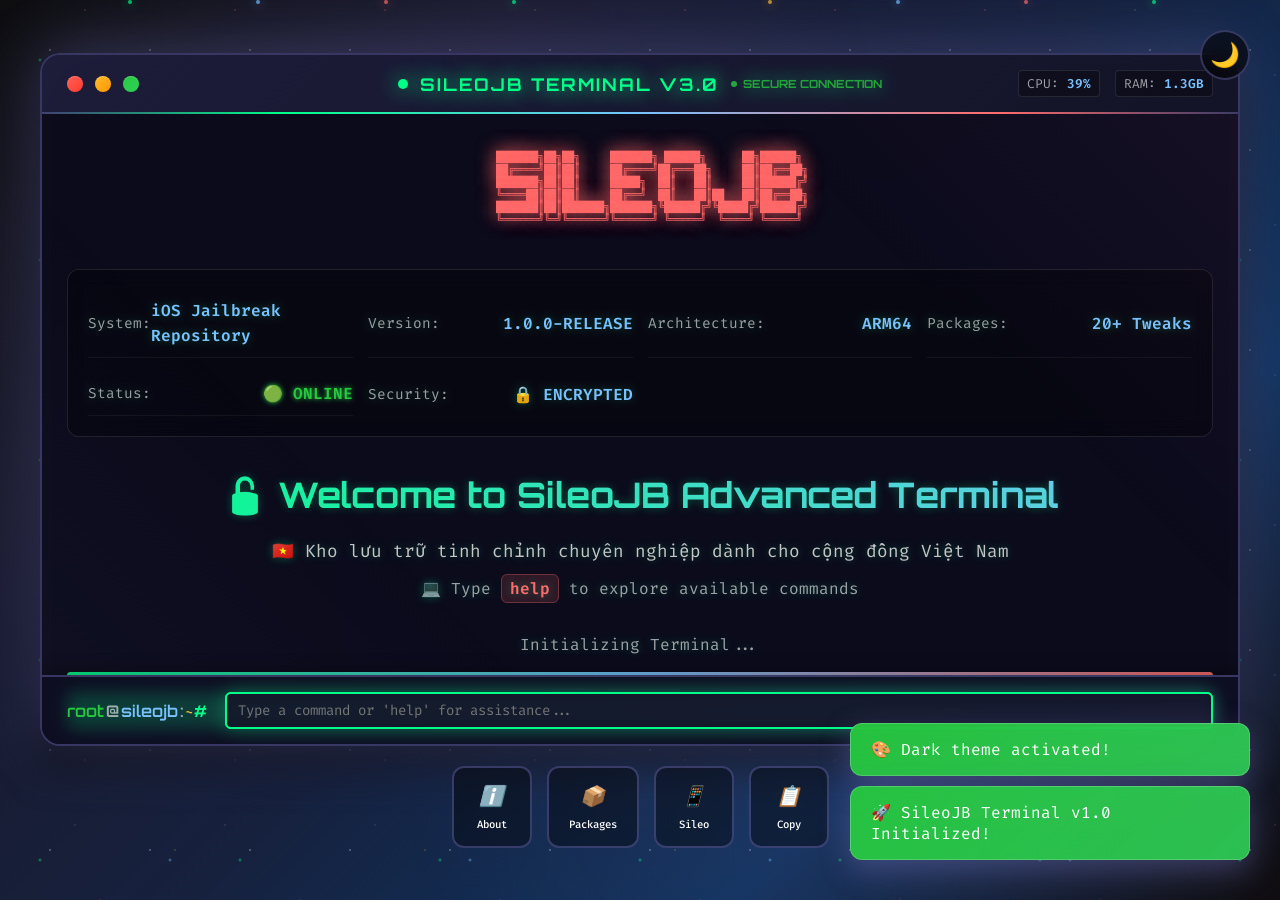
==== commit 9657829f: "New New" ====
--- a/index.html
+++ b/index.html
@@ -12,7 +12,7 @@
     <meta name="theme-color" content="#00ff88">
     
     <!-- PWA Support -->
-    <meta name="apple-mobile-web-app-capable" content="yes">
+    <meta name="mobile-web-app-capable" content="yes">
     <meta name="apple-mobile-web-app-status-bar-style" content="black-translucent">
     <meta name="apple-mobile-web-app-title" content="SileoJB">
 </head>
@@ -182,12 +182,14 @@
         <div class="theme-icon">🌓</div>
     </div>
 
-    <!-- Audio Elements -->
-    <audio id="keySound" preload="auto">
+    <!-- Audio Elements (Optional) -->
+    <audio id="keySound" preload="none" style="display: none;">
         <source src="sounds/key.mp3" type="audio/mpeg">
+        <source src="sounds/key.ogg" type="audio/ogg">
     </audio>
-    <audio id="notificationSound" preload="auto">
+    <audio id="notificationSound" preload="none" style="display: none;">
         <source src="sounds/notification.mp3" type="audio/mpeg">
+        <source src="sounds/notification.ogg" type="audio/ogg">
     </audio>
 
     <script src="script.js"></script>
